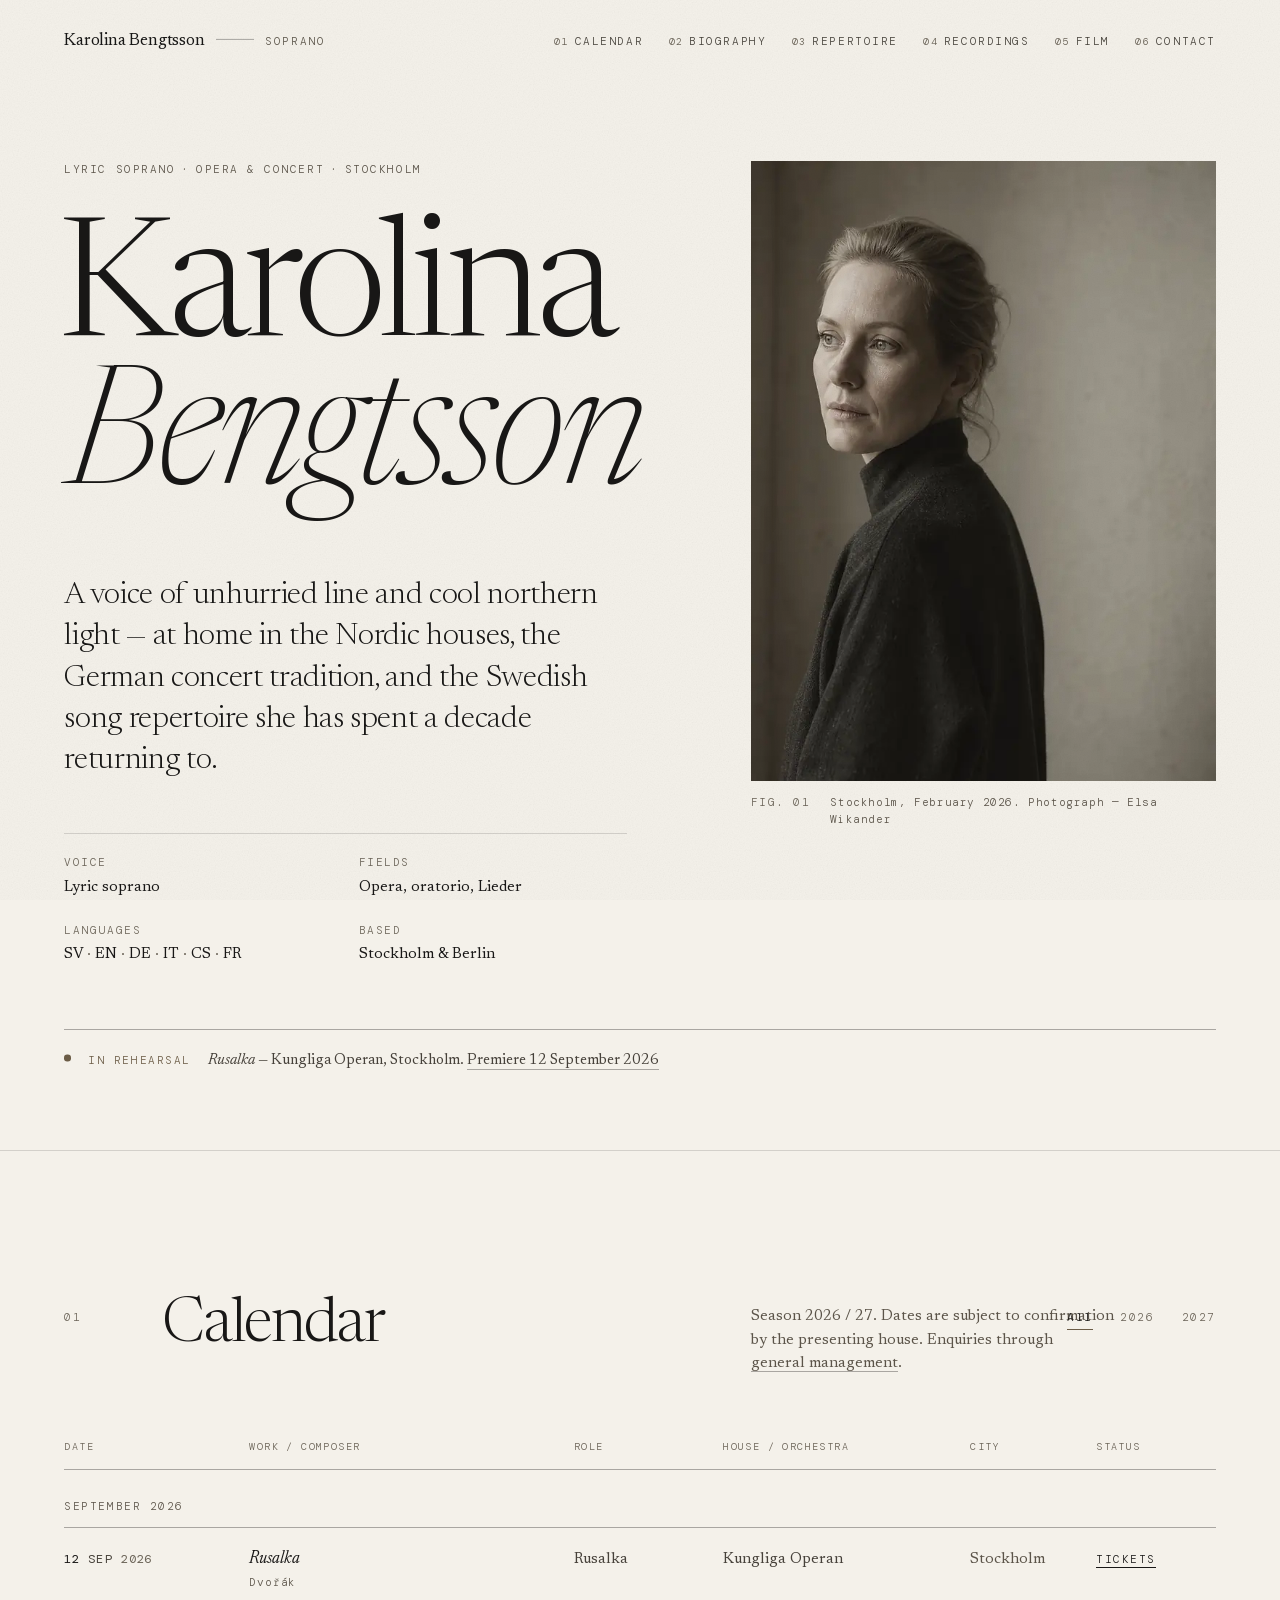
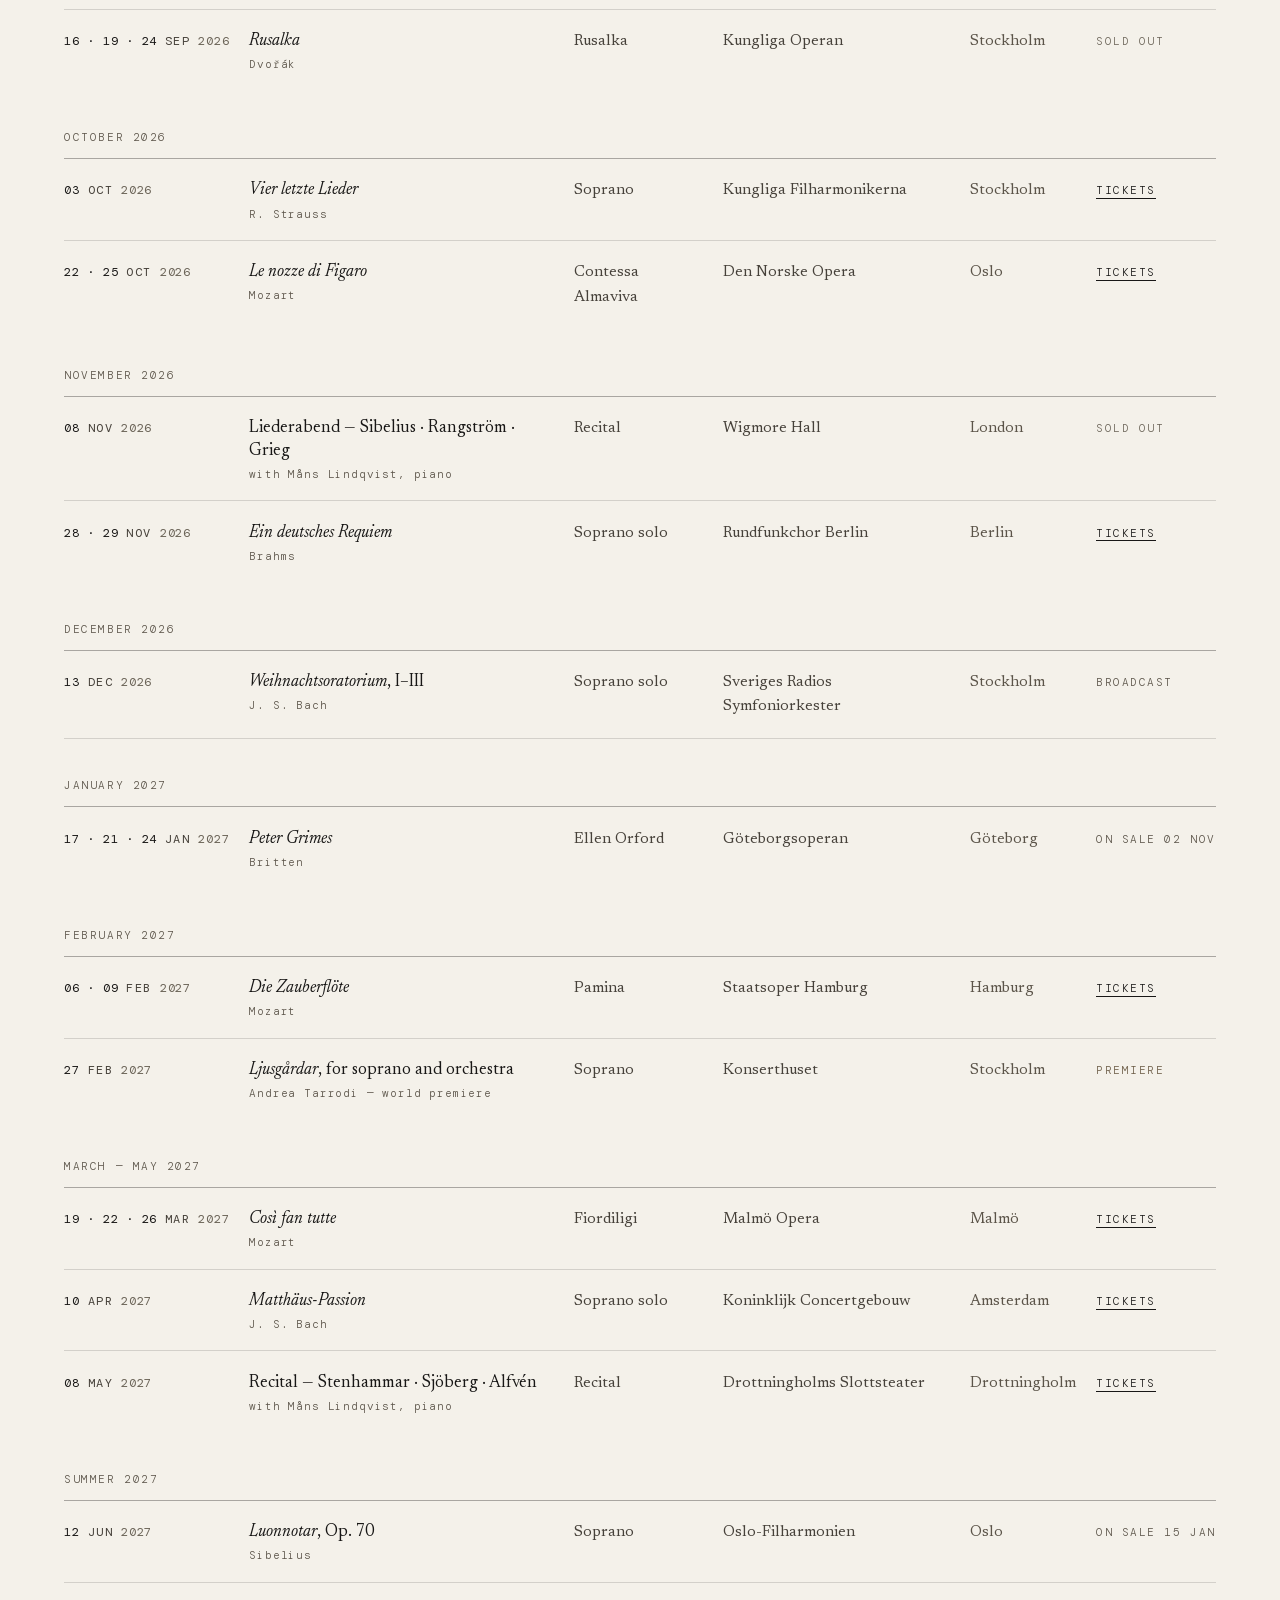
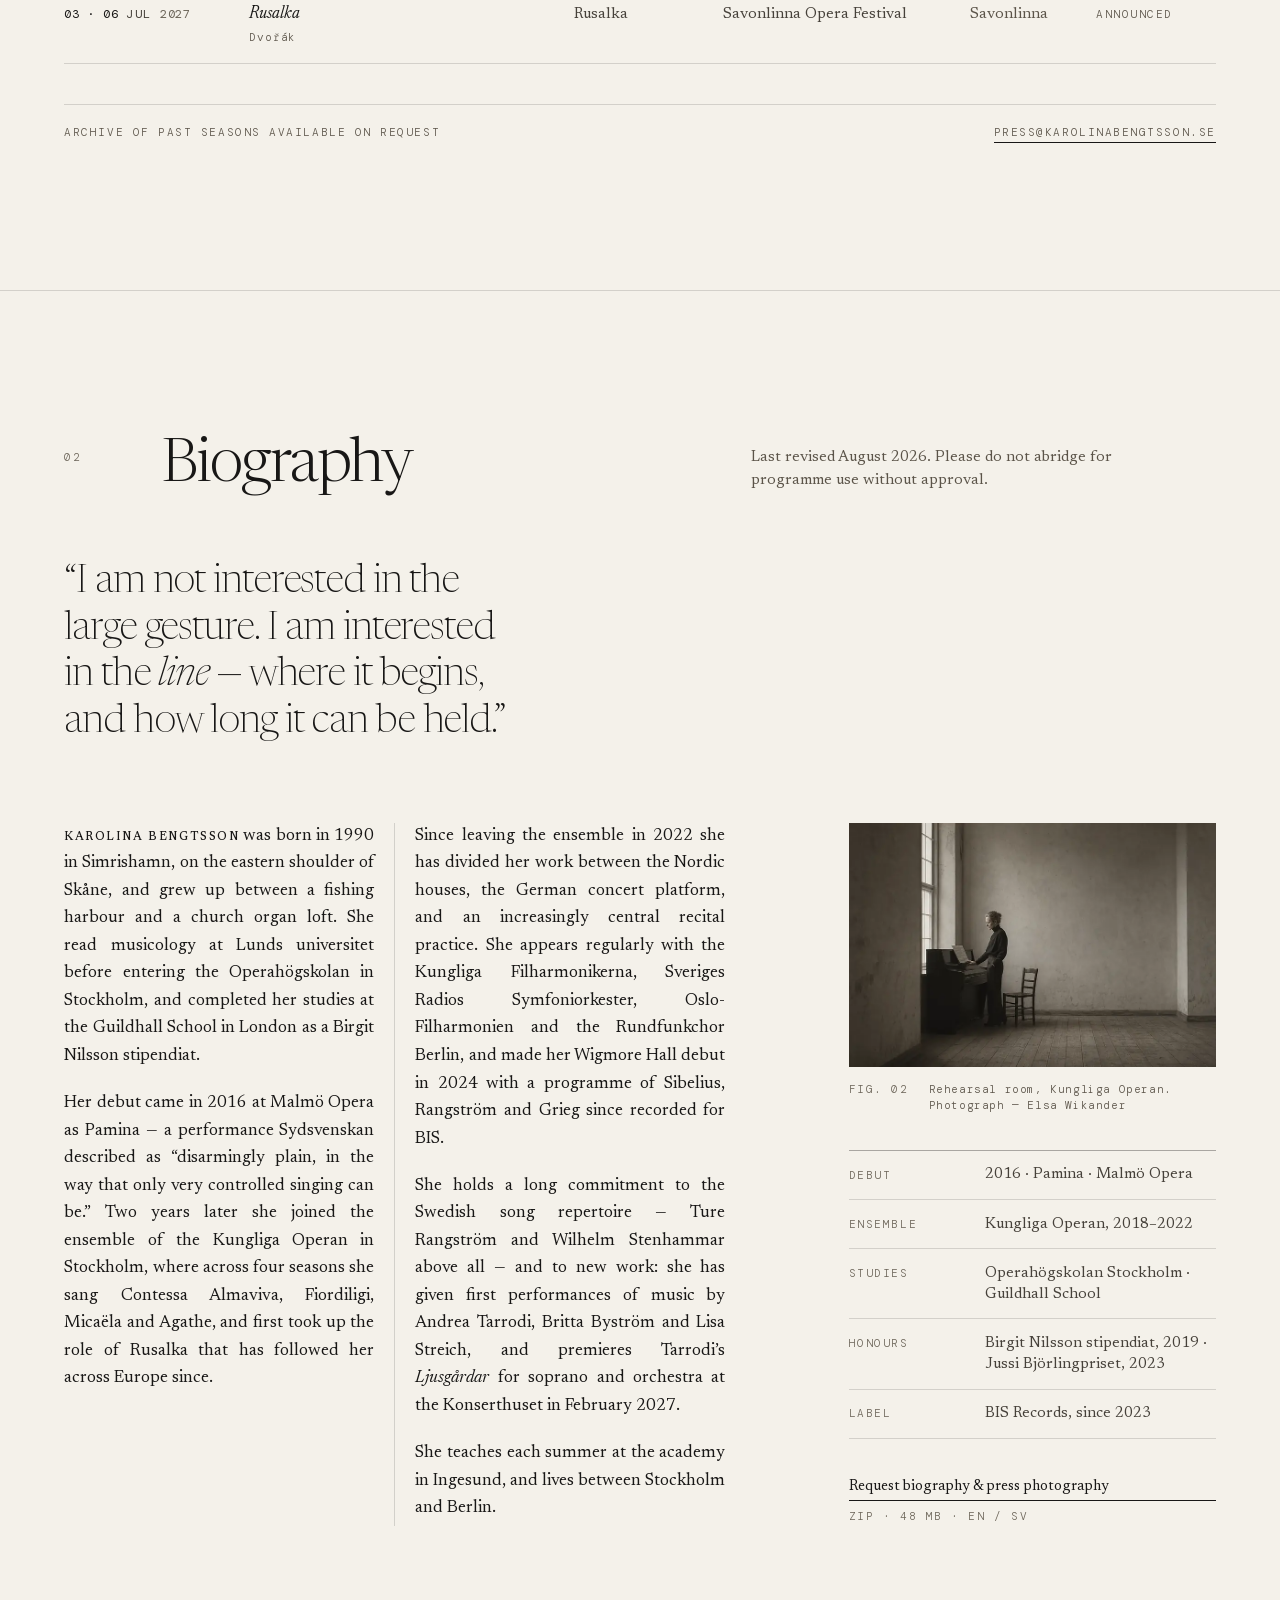
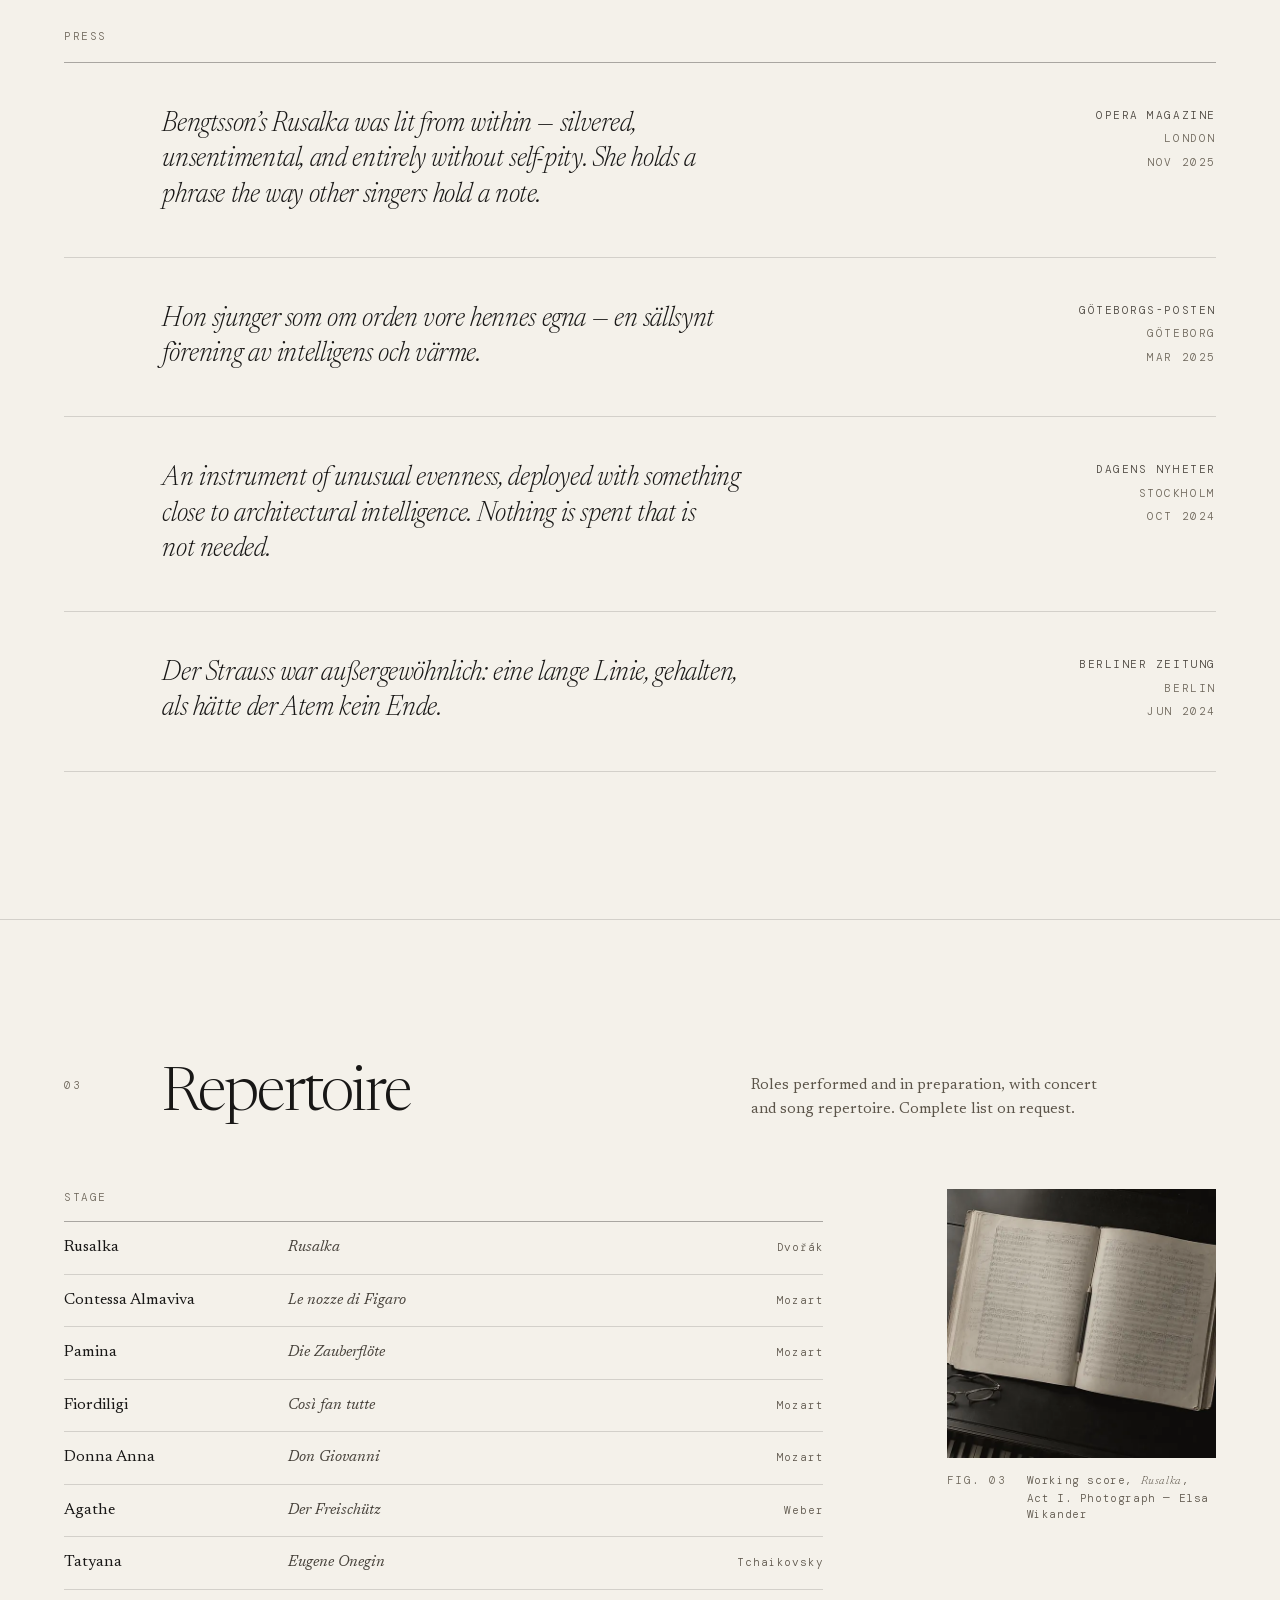
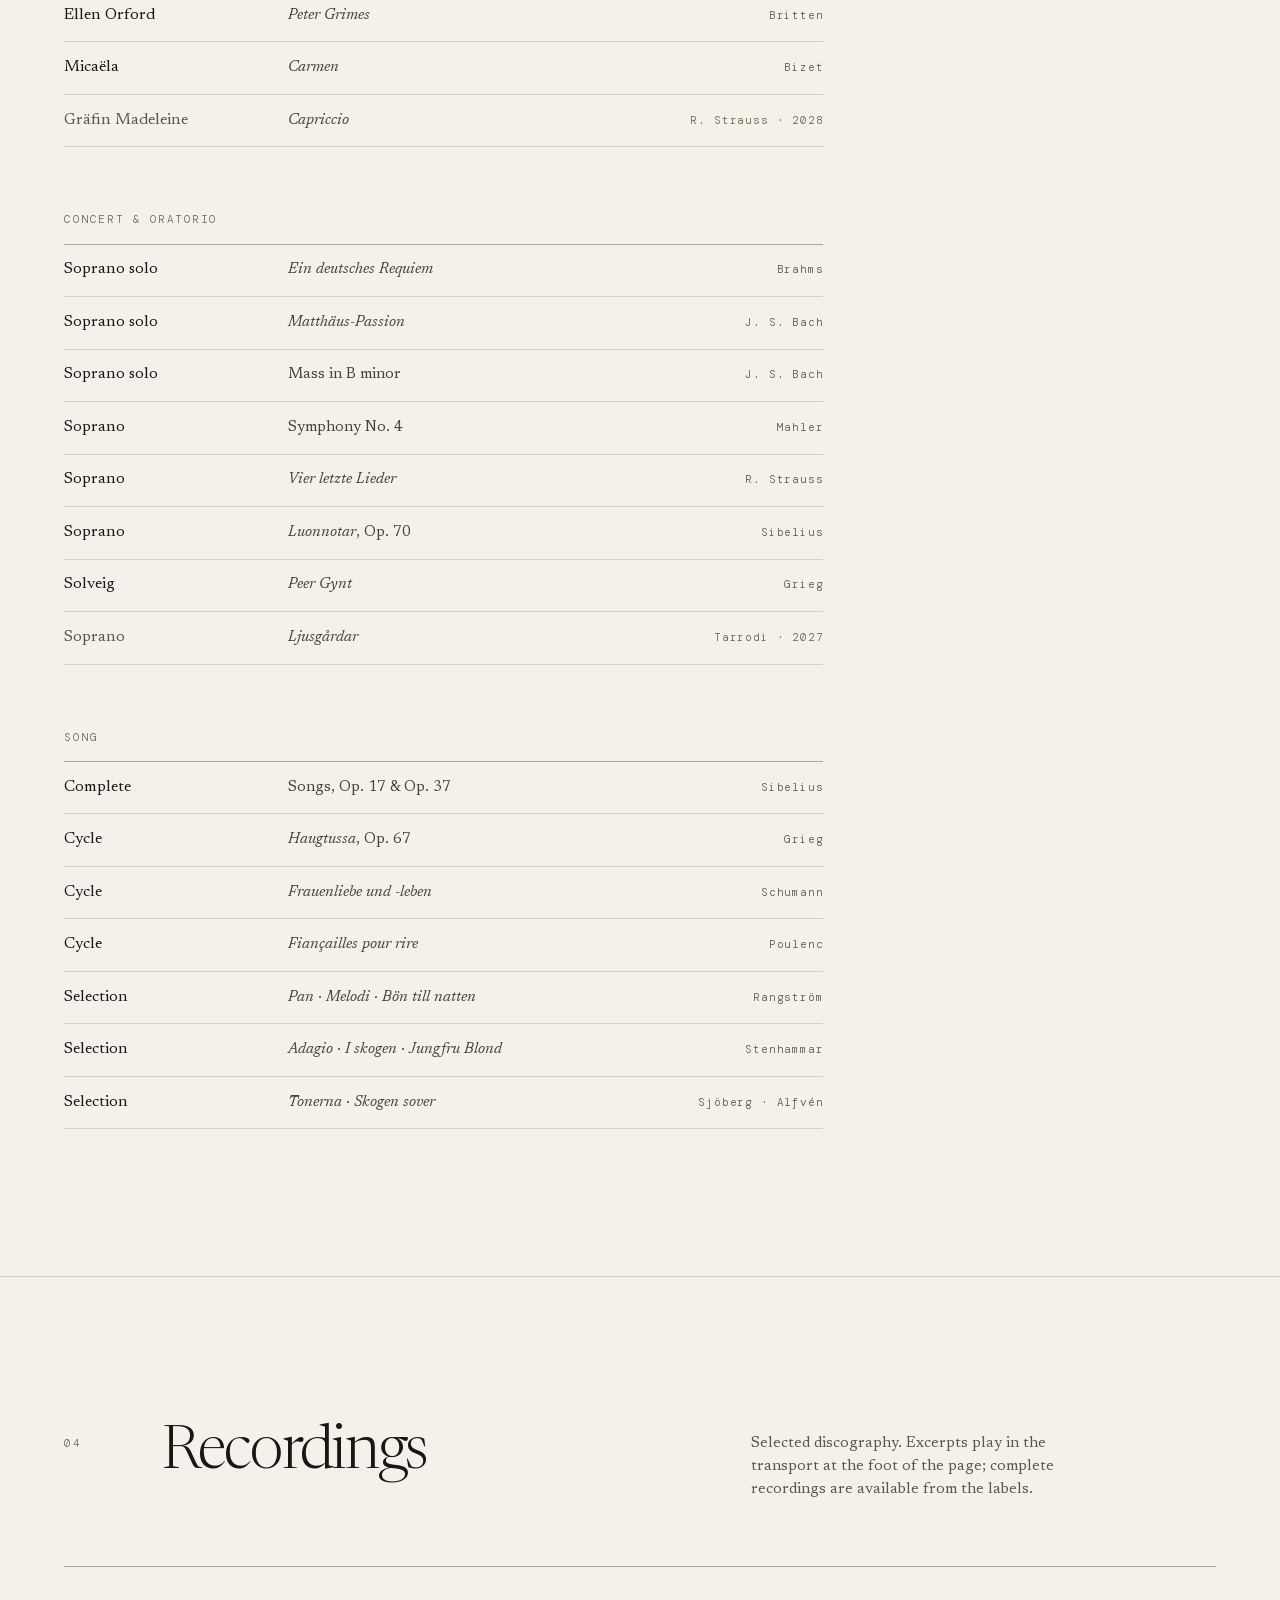
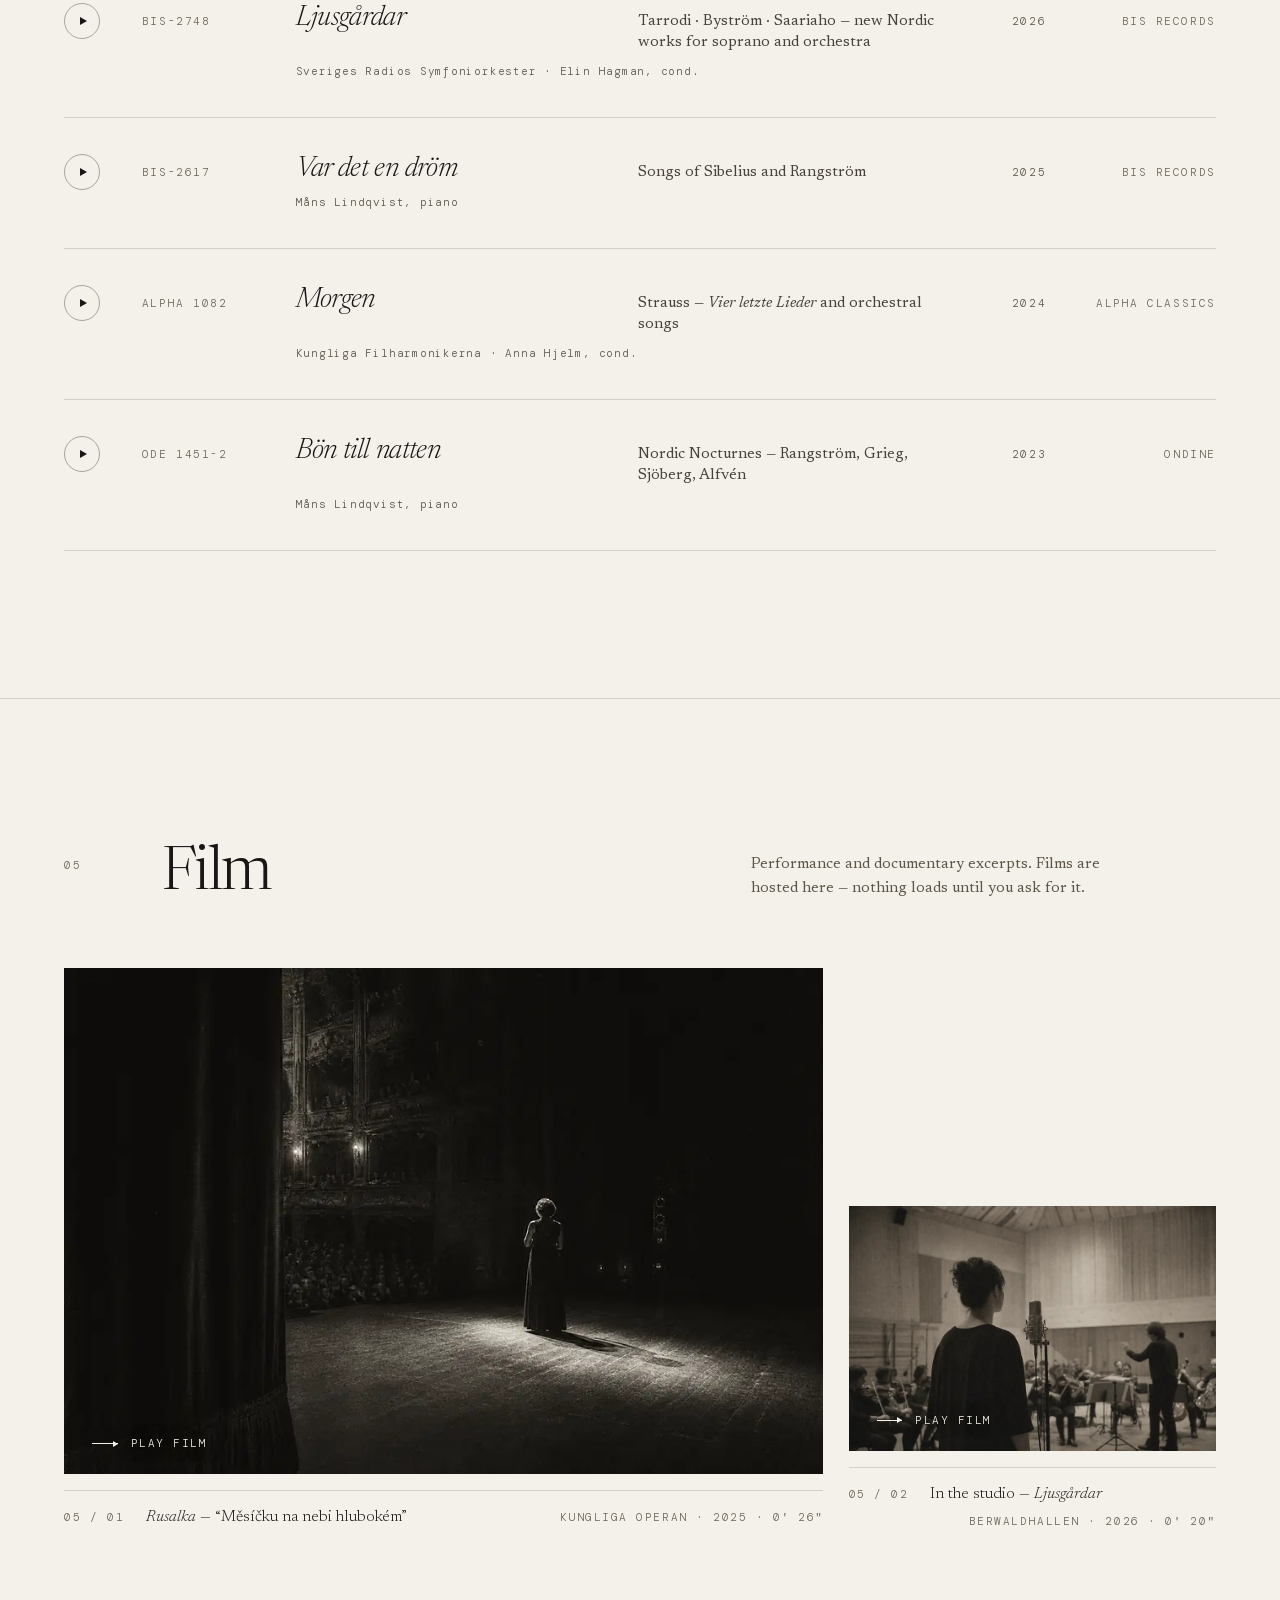
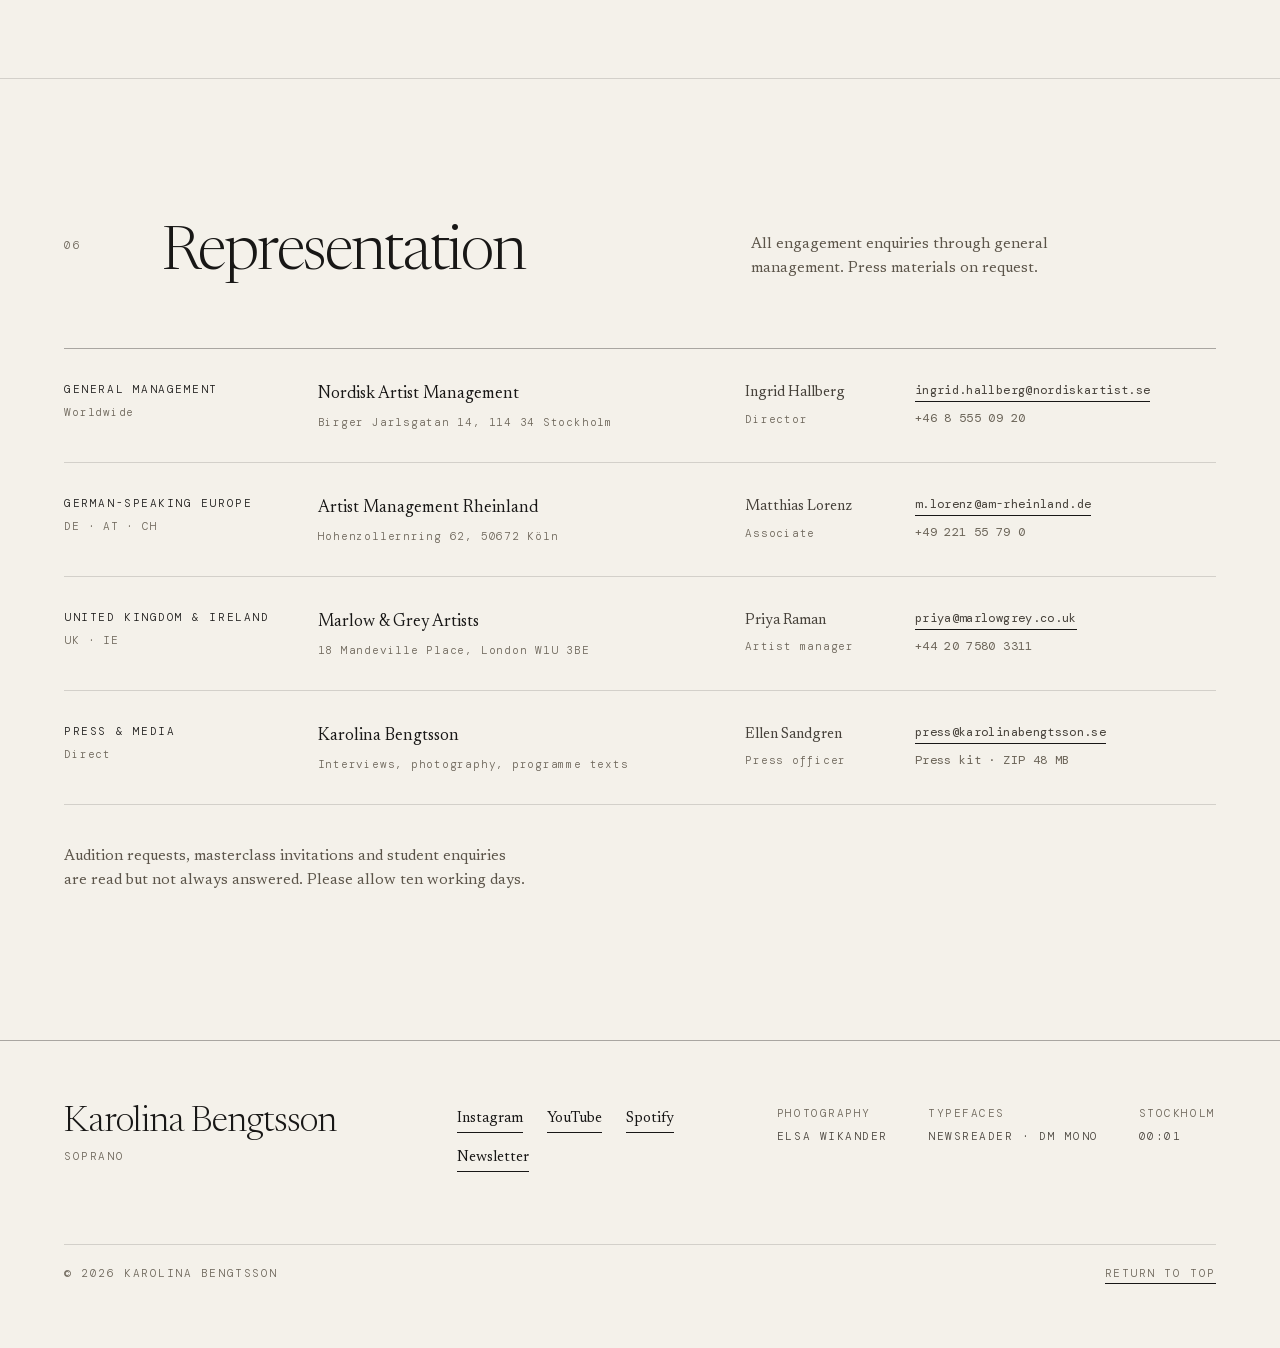
==== builds/opus-69b0/index.html @ dd35826a "Add all four agent portfolio builds including Opus - builds/composer-e3ca (Composer 2.5) - builds/gr" ====
<!DOCTYPE html>
<html lang="en">
<head>
<meta charset="utf-8">
<meta name="viewport" content="width=device-width, initial-scale=1">
<title>Karolina Bengtsson — Soprano</title>
<meta name="description" content="Swedish lyric soprano Karolina Bengtsson. Opera and concert engagements across the Nordic houses and Europe, recordings, repertoire and representation.">
<meta name="author" content="Karolina Bengtsson">
<meta name="theme-color" content="#F4F1EA">
<link rel="canonical" href="https://karolinabengtsson.se/">

<meta property="og:type" content="profile">
<meta property="og:title" content="Karolina Bengtsson — Soprano">
<meta property="og:description" content="Swedish lyric soprano. Opera and concert engagements across the Nordic houses and Europe.">
<meta property="og:image" content="https://karolinabengtsson.se/assets/img/portrait-primary-1280.jpg">
<meta property="og:locale" content="en_GB">
<meta name="twitter:card" content="summary_large_image">

<link rel="preload" href="assets/fonts/newsreader-normal-200-700-latin.woff2" as="font" type="font/woff2" crossorigin>
<link rel="preload" href="assets/fonts/dm-mono-normal-300-latin.woff2" as="font" type="font/woff2" crossorigin>
<link rel="stylesheet" href="assets/css/fonts.css">
<link rel="stylesheet" href="assets/css/main.css">
<link rel="icon" href="assets/favicon.svg" type="image/svg+xml">

<script type="application/ld+json">
{
  "@context": "https://schema.org",
  "@type": "Person",
  "name": "Karolina Bengtsson",
  "jobTitle": "Soprano",
  "nationality": "Swedish",
  "url": "https://karolinabengtsson.se/",
  "image": "https://karolinabengtsson.se/assets/img/portrait-primary-1280.jpg",
  "address": { "@type": "PostalAddress", "addressLocality": "Stockholm", "addressCountry": "SE" },
  "knowsLanguage": ["sv", "en", "de", "it", "cs", "fr"]
}
</script>
</head>

<body>
<a class="skip-link" href="#calendar">Skip to the calendar</a>

<!-- ═══════════════════════════════════════════════════ MASTHEAD ═══ -->
<header class="masthead" id="top" data-masthead>
  <div class="masthead__inner">

    <a class="masthead__id" href="#top" aria-label="Karolina Bengtsson, soprano — to the top of the page">
      <span class="masthead__name">Karolina Bengtsson</span>
      <span class="masthead__rule" aria-hidden="true"></span>
      <span class="masthead__role">Soprano</span>
    </a>

    <nav class="masthead__nav" aria-label="Sections">
      <ul class="navlist" data-navlist>
        <li><a href="#calendar"><span class="navlist__no">01</span> Calendar</a></li>
        <li><a href="#biography"><span class="navlist__no">02</span> Biography</a></li>
        <li><a href="#repertoire"><span class="navlist__no">03</span> Repertoire</a></li>
        <li><a href="#recordings"><span class="navlist__no">04</span> Recordings</a></li>
        <li><a href="#film"><span class="navlist__no">05</span> Film</a></li>
        <li><a href="#contact"><span class="navlist__no">06</span> Contact</a></li>
      </ul>
    </nav>

    <button class="masthead__index" type="button" data-index-toggle aria-expanded="false" aria-controls="site-index">
      <span data-index-label>Index</span>
      <span class="masthead__index-mark" aria-hidden="true"></span>
    </button>

  </div>
</header>

<!-- Compact viewports get a contents page, not a hamburger drawer. -->
<div class="index-sheet" id="site-index" data-index-sheet hidden>
  <p class="index-sheet__label">Contents</p>
  <nav aria-label="Sections, compact">
    <ol class="index-sheet__list">
      <li><a href="#calendar" data-index-link><span>01</span> Calendar</a></li>
      <li><a href="#biography" data-index-link><span>02</span> Biography</a></li>
      <li><a href="#repertoire" data-index-link><span>03</span> Repertoire</a></li>
      <li><a href="#recordings" data-index-link><span>04</span> Recordings</a></li>
      <li><a href="#film" data-index-link><span>05</span> Film</a></li>
      <li><a href="#contact" data-index-link><span>06</span> Contact</a></li>
    </ol>
  </nav>
  <p class="index-sheet__foot">Stockholm · <span data-clock>—</span></p>
</div>

<main>

  <!-- ══════════════════════════════════════════════════════ HERO ═══ -->
  <section class="hero" aria-labelledby="hero-name">
    <div class="hero__grid">

      <p class="hero__eyebrow" data-reveal>
        <span>Lyric soprano</span>
        <span class="dot" aria-hidden="true">·</span>
        <span>Opera &amp; concert</span>
        <span class="dot" aria-hidden="true">·</span>
        <span>Stockholm</span>
      </p>

      <h1 class="hero__name" id="hero-name" data-reveal>
        <span class="hero__line"><span class="hero__given">Karolina</span></span>
        <span class="hero__line"><span class="hero__family">Bengtsson</span></span>
      </h1>

      <div class="hero__left">
        <p class="lede" data-reveal>
          A voice of unhurried line and cool northern light — at home in the Nordic
          houses, the German concert tradition, and the Swedish song repertoire she
          has spent a decade returning to.
        </p>

        <dl class="hero__meta" data-reveal>
          <div>
            <dt>Voice</dt>
            <dd>Lyric soprano</dd>
          </div>
          <div>
            <dt>Fields</dt>
            <dd>Opera, oratorio, Lieder</dd>
          </div>
          <div>
            <dt>Languages</dt>
            <dd class="hero__langs"><span>SV</span><span>EN</span><span>DE</span><span>IT</span><span>CS</span><span>FR</span></dd>
          </div>
          <div>
            <dt>Based</dt>
            <dd>Stockholm &amp; Berlin</dd>
          </div>
        </dl>
      </div>

      <figure class="hero__portrait" data-reveal>
        <div class="frame frame--tall">
          <picture>
            <source type="image/webp"
                    srcset="assets/img/portrait-primary-640.webp 640w,
                            assets/img/portrait-primary-960.webp 960w,
                            assets/img/portrait-primary-1280.webp 1280w"
                    sizes="(min-width: 60em) 36vw, 88vw">
            <img src="assets/img/portrait-primary-960.jpg"
                 srcset="assets/img/portrait-primary-640.jpg 640w,
                         assets/img/portrait-primary-960.jpg 960w,
                         assets/img/portrait-primary-1280.jpg 1280w"
                 sizes="(min-width: 60em) 36vw, 88vw"
                 width="1024" height="1536" fetchpriority="high" decoding="async"
                 alt="Karolina Bengtsson photographed in three-quarter profile against a pale plaster wall."
                 data-img>
          </picture>
        </div>
        <figcaption class="caption">
          <span>Fig. 01</span>
          <span>Stockholm, February 2026. Photograph — Elsa Wikander</span>
        </figcaption>
      </figure>

      <p class="hero__now" data-reveal>
        <span class="now__mark" aria-hidden="true"></span>
        <span class="now__label">In rehearsal</span>
        <span class="now__body">
          <em>Rusalka</em> — Kungliga Operan, Stockholm.
          <a href="#calendar">Premiere 12 September 2026</a>
        </span>
      </p>

    </div>
  </section>

  <!-- ══════════════════════════════════════════════════ CALENDAR ═══ -->
  <section class="section section--calendar" id="calendar" aria-labelledby="calendar-title" data-section>
    <header class="section__head">
      <p class="section__no">01</p>
      <h2 class="section__title" id="calendar-title">Calendar</h2>
      <p class="section__note">
        Season 2026 / 27. Dates are subject to confirmation by the presenting house.
        Enquiries through <a href="#contact">general management</a>.
      </p>
      <div class="filter" role="group" aria-label="Filter engagements by year">
        <button type="button" class="filter__btn is-active" data-filter="all" aria-pressed="true">All</button>
        <span class="filter__sep" aria-hidden="true"></span>
        <button type="button" class="filter__btn" data-filter="2026" aria-pressed="false">2026</button>
        <span class="filter__sep" aria-hidden="true"></span>
        <button type="button" class="filter__btn" data-filter="2027" aria-pressed="false">2027</button>
      </div>
    </header>

    <div class="index-table__wrap" data-reveal>
      <table class="index-table" data-calendar>
        <caption class="u-visually-hidden">Forthcoming engagements, season 2026/27</caption>
        <thead>
          <tr>
            <th scope="col" class="col-date">Date</th>
            <th scope="col" class="col-work">Work / Composer</th>
            <th scope="col" class="col-role">Role</th>
            <th scope="col" class="col-house">House / Orchestra</th>
            <th scope="col" class="col-city">City</th>
            <th scope="col" class="col-status">Status</th>
          </tr>
        </thead>

        <tbody data-year="2026">
          <tr class="rowgroup"><th scope="colgroup" colspan="6"><span>September 2026</span></th></tr>

          <tr>
            <th scope="row" class="col-date"><span class="date__d">12</span> <span class="date__m">Sep</span> <span class="date__y">2026</span></th>
            <td class="col-work"><em>Rusalka</em><span class="composer">Dvořák</span></td>
            <td class="col-role">Rusalka</td>
            <td class="col-house">Kungliga Operan</td>
            <td class="col-city">Stockholm</td>
            <td class="col-status"><a class="status status--link" href="#contact">Tickets</a></td>
          </tr>
          <tr>
            <th scope="row" class="col-date"><span class="date__d">16 · 19 · 24</span> <span class="date__m">Sep</span> <span class="date__y">2026</span></th>
            <td class="col-work"><em>Rusalka</em><span class="composer">Dvořák</span></td>
            <td class="col-role">Rusalka</td>
            <td class="col-house">Kungliga Operan</td>
            <td class="col-city">Stockholm</td>
            <td class="col-status"><span class="status status--muted">Sold out</span></td>
          </tr>

          <tr class="rowgroup"><th scope="colgroup" colspan="6"><span>October 2026</span></th></tr>

          <tr>
            <th scope="row" class="col-date"><span class="date__d">03</span> <span class="date__m">Oct</span> <span class="date__y">2026</span></th>
            <td class="col-work"><em>Vier letzte Lieder</em><span class="composer">R. Strauss</span></td>
            <td class="col-role">Soprano</td>
            <td class="col-house">Kungliga Filharmonikerna</td>
            <td class="col-city">Stockholm</td>
            <td class="col-status"><a class="status status--link" href="#contact">Tickets</a></td>
          </tr>
          <tr>
            <th scope="row" class="col-date"><span class="date__d">22 · 25</span> <span class="date__m">Oct</span> <span class="date__y">2026</span></th>
            <td class="col-work"><em>Le nozze di Figaro</em><span class="composer">Mozart</span></td>
            <td class="col-role">Contessa Almaviva</td>
            <td class="col-house">Den Norske Opera</td>
            <td class="col-city">Oslo</td>
            <td class="col-status"><a class="status status--link" href="#contact">Tickets</a></td>
          </tr>

          <tr class="rowgroup"><th scope="colgroup" colspan="6"><span>November 2026</span></th></tr>

          <tr>
            <th scope="row" class="col-date"><span class="date__d">08</span> <span class="date__m">Nov</span> <span class="date__y">2026</span></th>
            <td class="col-work">Liederabend — Sibelius · Rangström · Grieg<span class="composer">with Måns Lindqvist, piano</span></td>
            <td class="col-role">Recital</td>
            <td class="col-house">Wigmore Hall</td>
            <td class="col-city">London</td>
            <td class="col-status"><span class="status status--muted">Sold out</span></td>
          </tr>
          <tr>
            <th scope="row" class="col-date"><span class="date__d">28 · 29</span> <span class="date__m">Nov</span> <span class="date__y">2026</span></th>
            <td class="col-work"><em>Ein deutsches Requiem</em><span class="composer">Brahms</span></td>
            <td class="col-role">Soprano solo</td>
            <td class="col-house">Rundfunkchor Berlin</td>
            <td class="col-city">Berlin</td>
            <td class="col-status"><a class="status status--link" href="#contact">Tickets</a></td>
          </tr>

          <tr class="rowgroup"><th scope="colgroup" colspan="6"><span>December 2026</span></th></tr>

          <tr>
            <th scope="row" class="col-date"><span class="date__d">13</span> <span class="date__m">Dec</span> <span class="date__y">2026</span></th>
            <td class="col-work"><em>Weihnachtsoratorium</em>, I–III<span class="composer">J. S. Bach</span></td>
            <td class="col-role">Soprano solo</td>
            <td class="col-house">Sveriges Radios Symfoniorkester</td>
            <td class="col-city">Stockholm</td>
            <td class="col-status"><span class="status status--note">Broadcast</span></td>
          </tr>
        </tbody>

        <tbody data-year="2027">
          <tr class="rowgroup"><th scope="colgroup" colspan="6"><span>January 2027</span></th></tr>

          <tr>
            <th scope="row" class="col-date"><span class="date__d">17 · 21 · 24</span> <span class="date__m">Jan</span> <span class="date__y">2027</span></th>
            <td class="col-work"><em>Peter Grimes</em><span class="composer">Britten</span></td>
            <td class="col-role">Ellen Orford</td>
            <td class="col-house">Göteborgsoperan</td>
            <td class="col-city">Göteborg</td>
            <td class="col-status"><span class="status status--note">On sale 02 Nov</span></td>
          </tr>

          <tr class="rowgroup"><th scope="colgroup" colspan="6"><span>February 2027</span></th></tr>

          <tr>
            <th scope="row" class="col-date"><span class="date__d">06 · 09</span> <span class="date__m">Feb</span> <span class="date__y">2027</span></th>
            <td class="col-work"><em>Die Zauberflöte</em><span class="composer">Mozart</span></td>
            <td class="col-role">Pamina</td>
            <td class="col-house">Staatsoper Hamburg</td>
            <td class="col-city">Hamburg</td>
            <td class="col-status"><a class="status status--link" href="#contact">Tickets</a></td>
          </tr>
          <tr>
            <th scope="row" class="col-date"><span class="date__d">27</span> <span class="date__m">Feb</span> <span class="date__y">2027</span></th>
            <td class="col-work"><em>Ljusgårdar</em>, for soprano and orchestra<span class="composer">Andrea Tarrodi — world premiere</span></td>
            <td class="col-role">Soprano</td>
            <td class="col-house">Konserthuset</td>
            <td class="col-city">Stockholm</td>
            <td class="col-status"><span class="status status--accent">Premiere</span></td>
          </tr>

          <tr class="rowgroup"><th scope="colgroup" colspan="6"><span>March — May 2027</span></th></tr>

          <tr>
            <th scope="row" class="col-date"><span class="date__d">19 · 22 · 26</span> <span class="date__m">Mar</span> <span class="date__y">2027</span></th>
            <td class="col-work"><em>Così fan tutte</em><span class="composer">Mozart</span></td>
            <td class="col-role">Fiordiligi</td>
            <td class="col-house">Malmö Opera</td>
            <td class="col-city">Malmö</td>
            <td class="col-status"><a class="status status--link" href="#contact">Tickets</a></td>
          </tr>
          <tr>
            <th scope="row" class="col-date"><span class="date__d">10</span> <span class="date__m">Apr</span> <span class="date__y">2027</span></th>
            <td class="col-work"><em>Matthäus-Passion</em><span class="composer">J. S. Bach</span></td>
            <td class="col-role">Soprano solo</td>
            <td class="col-house">Koninklijk Concertgebouw</td>
            <td class="col-city">Amsterdam</td>
            <td class="col-status"><a class="status status--link" href="#contact">Tickets</a></td>
          </tr>
          <tr>
            <th scope="row" class="col-date"><span class="date__d">08</span> <span class="date__m">May</span> <span class="date__y">2027</span></th>
            <td class="col-work">Recital — Stenhammar · Sjöberg · Alfvén<span class="composer">with Måns Lindqvist, piano</span></td>
            <td class="col-role">Recital</td>
            <td class="col-house">Drottningholms Slottsteater</td>
            <td class="col-city">Drottningholm</td>
            <td class="col-status"><a class="status status--link" href="#contact">Tickets</a></td>
          </tr>

          <tr class="rowgroup"><th scope="colgroup" colspan="6"><span>Summer 2027</span></th></tr>

          <tr>
            <th scope="row" class="col-date"><span class="date__d">12</span> <span class="date__m">Jun</span> <span class="date__y">2027</span></th>
            <td class="col-work"><em>Luonnotar</em>, Op. 70<span class="composer">Sibelius</span></td>
            <td class="col-role">Soprano</td>
            <td class="col-house">Oslo-Filharmonien</td>
            <td class="col-city">Oslo</td>
            <td class="col-status"><span class="status status--note">On sale 15 Jan</span></td>
          </tr>
          <tr>
            <th scope="row" class="col-date"><span class="date__d">03 · 06</span> <span class="date__m">Jul</span> <span class="date__y">2027</span></th>
            <td class="col-work"><em>Rusalka</em><span class="composer">Dvořák</span></td>
            <td class="col-role">Rusalka</td>
            <td class="col-house">Savonlinna Opera Festival</td>
            <td class="col-city">Savonlinna</td>
            <td class="col-status"><span class="status status--note">Announced</span></td>
          </tr>
        </tbody>
      </table>
      <p class="index-table__empty" data-calendar-empty hidden>No engagements listed for this year.</p>
    </div>

    <p class="section__foot">
      <span>Archive of past seasons available on request</span>
      <a class="link-underline" href="mailto:press@karolinabengtsson.se">press@karolinabengtsson.se</a>
    </p>
  </section>

  <!-- ═════════════════════════════════════════════════ BIOGRAPHY ═══ -->
  <section class="section section--bio" id="biography" aria-labelledby="bio-title" data-section>
    <header class="section__head">
      <p class="section__no">02</p>
      <h2 class="section__title" id="bio-title">Biography</h2>
      <p class="section__note">Last revised August 2026. Please do not abridge for programme use without approval.</p>
    </header>

    <p class="bio__statement" data-reveal>
      “I am not interested in the large gesture. I am interested in the
      <em>line</em> — where it begins, and how long it can be held.”
    </p>

    <div class="bio__body">
      <div class="bio__columns" data-reveal>
        <p class="bio__opening"><span class="bio__first">Karolina Bengtsson</span> was born in 1990 in Simrishamn, on
          the eastern shoulder of Skåne, and grew up between a fishing harbour and a
          church organ loft. She read musicology at Lunds universitet before entering
          the Operahögskolan in Stockholm, and completed her studies at the Guildhall
          School in London as a Birgit Nilsson stipendiat.</p>

        <p>Her debut came in 2016 at Malmö Opera as Pamina — a performance Sydsvenskan
          described as “disarmingly plain, in the way that only very controlled singing
          can be.” Two years later she joined the ensemble of the Kungliga Operan in
          Stockholm, where across four seasons she sang Contessa Almaviva, Fiordiligi,
          Micaëla and Agathe, and first took up the role of Rusalka that has followed
          her across Europe since.</p>

        <p>Since leaving the ensemble in 2022 she has divided her work between the
          Nordic houses, the German concert platform, and an increasingly central
          recital practice. She appears regularly with the Kungliga Filharmonikerna,
          Sveriges Radios Symfoniorkester, Oslo-Filharmonien and the Rundfunkchor
          Berlin, and made her Wigmore Hall debut in 2024 with a programme of Sibelius,
          Rangström and Grieg since recorded for BIS.</p>

        <p>She holds a long commitment to the Swedish song repertoire — Ture Rangström
          and Wilhelm Stenhammar above all — and to new work: she has given first
          performances of music by Andrea Tarrodi, Britta Byström and Lisa Streich, and
          premieres Tarrodi’s <em>Ljusgårdar</em> for soprano and orchestra at the
          Konserthuset in February 2027.</p>

        <p>She teaches each summer at the academy in Ingesund, and lives between
          Stockholm and Berlin.</p>
      </div>

      <aside class="bio__aside" aria-label="Portrait and career summary">
        <figure class="bio__figure" data-reveal>
          <div class="frame">
            <picture>
              <source type="image/webp"
                      srcset="assets/img/portrait-rehearsal-800.webp 800w,
                              assets/img/portrait-rehearsal-1200.webp 1200w,
                              assets/img/portrait-rehearsal-1600.webp 1600w"
                      sizes="(min-width: 60em) 30vw, 88vw">
              <img src="assets/img/portrait-rehearsal-1200.jpg"
                   srcset="assets/img/portrait-rehearsal-800.jpg 800w,
                           assets/img/portrait-rehearsal-1200.jpg 1200w,
                           assets/img/portrait-rehearsal-1600.jpg 1600w"
                   sizes="(min-width: 60em) 30vw, 88vw"
                   width="1536" height="1024" loading="lazy" decoding="async"
                   alt="The singer standing at an upright piano beside a tall window in an empty rehearsal room."
                   data-img>
            </picture>
          </div>
          <figcaption class="caption">
            <span>Fig. 02</span>
            <span>Rehearsal room, Kungliga Operan. Photograph — Elsa Wikander</span>
          </figcaption>
        </figure>

        <dl class="spec" data-reveal>
          <div class="spec__row"><dt>Debut</dt><dd>2016 · Pamina · Malmö Opera</dd></div>
          <div class="spec__row"><dt>Ensemble</dt><dd>Kungliga Operan, 2018–2022</dd></div>
          <div class="spec__row"><dt>Studies</dt><dd>Operahögskolan Stockholm · Guildhall School</dd></div>
          <div class="spec__row"><dt>Honours</dt><dd>Birgit Nilsson stipendiat, 2019 · Jussi Björlingpriset, 2023</dd></div>
          <div class="spec__row"><dt>Label</dt><dd>BIS Records, since 2023</dd></div>
        </dl>

        <p class="bio__download" data-reveal>
          <a class="link-underline" href="mailto:press@karolinabengtsson.se?subject=Press%20kit%20request">Request biography &amp; press photography</a>
          <span class="meta-note">ZIP · 48 MB · EN / SV</span>
        </p>
      </aside>
    </div>

    <!-- ── Press ─────────────────────────────────────────────────── -->
    <div class="press">
      <h3 class="press__title" id="press-title">Press</h3>
      <ol class="press__list" aria-labelledby="press-title">
        <li class="press__item" data-reveal>
          <blockquote>
            <p>Bengtsson’s Rusalka was lit from within — silvered, unsentimental, and
              entirely without self-pity. She holds a phrase the way other singers hold
              a note.</p>
          </blockquote>
          <p class="press__source"><cite>Opera Magazine</cite><span>London</span><span>Nov 2025</span></p>
        </li>
        <li class="press__item" data-reveal>
          <blockquote>
            <p lang="sv">Hon sjunger som om orden vore hennes egna — en sällsynt
              förening av intelligens och värme.</p>
          </blockquote>
          <p class="press__source"><cite>Göteborgs-Posten</cite><span>Göteborg</span><span>Mar 2025</span></p>
        </li>
        <li class="press__item" data-reveal>
          <blockquote>
            <p>An instrument of unusual evenness, deployed with something close to
              architectural intelligence. Nothing is spent that is not needed.</p>
          </blockquote>
          <p class="press__source"><cite>Dagens Nyheter</cite><span>Stockholm</span><span>Oct 2024</span></p>
        </li>
        <li class="press__item" data-reveal>
          <blockquote>
            <p lang="de">Der Strauss war außergewöhnlich: eine lange Linie, gehalten,
              als hätte der Atem kein Ende.</p>
          </blockquote>
          <p class="press__source"><cite>Berliner Zeitung</cite><span>Berlin</span><span>Jun 2024</span></p>
        </li>
      </ol>
    </div>
  </section>

  <!-- ════════════════════════════════════════════════ REPERTOIRE ═══ -->
  <section class="section section--rep" id="repertoire" aria-labelledby="rep-title" data-section>
    <header class="section__head">
      <p class="section__no">03</p>
      <h2 class="section__title" id="rep-title">Repertoire</h2>
      <p class="section__note">Roles performed and in preparation, with concert and song repertoire. Complete list on request.</p>
    </header>

    <div class="rep">
      <div class="rep__lists">

        <section class="rep__group" data-reveal aria-labelledby="rep-stage">
          <h3 class="rep__heading" id="rep-stage">Stage</h3>
          <ul class="rep__index">
            <li><span class="rep__role">Rusalka</span><span class="rep__work"><em>Rusalka</em></span><span class="rep__comp">Dvořák</span></li>
            <li><span class="rep__role">Contessa Almaviva</span><span class="rep__work"><em>Le nozze di Figaro</em></span><span class="rep__comp">Mozart</span></li>
            <li><span class="rep__role">Pamina</span><span class="rep__work"><em>Die Zauberflöte</em></span><span class="rep__comp">Mozart</span></li>
            <li><span class="rep__role">Fiordiligi</span><span class="rep__work"><em>Così fan tutte</em></span><span class="rep__comp">Mozart</span></li>
            <li><span class="rep__role">Donna Anna</span><span class="rep__work"><em>Don Giovanni</em></span><span class="rep__comp">Mozart</span></li>
            <li><span class="rep__role">Agathe</span><span class="rep__work"><em>Der Freischütz</em></span><span class="rep__comp">Weber</span></li>
            <li><span class="rep__role">Tatyana</span><span class="rep__work"><em>Eugene Onegin</em></span><span class="rep__comp">Tchaikovsky</span></li>
            <li><span class="rep__role">Ellen Orford</span><span class="rep__work"><em>Peter Grimes</em></span><span class="rep__comp">Britten</span></li>
            <li><span class="rep__role">Micaëla</span><span class="rep__work"><em>Carmen</em></span><span class="rep__comp">Bizet</span></li>
            <li class="is-forthcoming"><span class="rep__role">Gräfin Madeleine</span><span class="rep__work"><em>Capriccio</em></span><span class="rep__comp">R. Strauss · 2028</span></li>
          </ul>
        </section>

        <section class="rep__group" data-reveal aria-labelledby="rep-concert">
          <h3 class="rep__heading" id="rep-concert">Concert &amp; oratorio</h3>
          <ul class="rep__index">
            <li><span class="rep__role">Soprano solo</span><span class="rep__work"><em>Ein deutsches Requiem</em></span><span class="rep__comp">Brahms</span></li>
            <li><span class="rep__role">Soprano solo</span><span class="rep__work"><em>Matthäus-Passion</em></span><span class="rep__comp">J. S. Bach</span></li>
            <li><span class="rep__role">Soprano solo</span><span class="rep__work">Mass in B minor</span><span class="rep__comp">J. S. Bach</span></li>
            <li><span class="rep__role">Soprano</span><span class="rep__work">Symphony No. 4</span><span class="rep__comp">Mahler</span></li>
            <li><span class="rep__role">Soprano</span><span class="rep__work"><em>Vier letzte Lieder</em></span><span class="rep__comp">R. Strauss</span></li>
            <li><span class="rep__role">Soprano</span><span class="rep__work"><em>Luonnotar</em>, Op. 70</span><span class="rep__comp">Sibelius</span></li>
            <li><span class="rep__role">Solveig</span><span class="rep__work"><em>Peer Gynt</em></span><span class="rep__comp">Grieg</span></li>
            <li class="is-forthcoming"><span class="rep__role">Soprano</span><span class="rep__work"><em>Ljusgårdar</em></span><span class="rep__comp">Tarrodi · 2027</span></li>
          </ul>
        </section>

        <section class="rep__group" data-reveal aria-labelledby="rep-song">
          <h3 class="rep__heading" id="rep-song">Song</h3>
          <ul class="rep__index">
            <li><span class="rep__role">Complete</span><span class="rep__work">Songs, Op. 17 &amp; Op. 37</span><span class="rep__comp">Sibelius</span></li>
            <li><span class="rep__role">Cycle</span><span class="rep__work"><em>Haugtussa</em>, Op. 67</span><span class="rep__comp">Grieg</span></li>
            <li><span class="rep__role">Cycle</span><span class="rep__work"><em>Frauenliebe und -leben</em></span><span class="rep__comp">Schumann</span></li>
            <li><span class="rep__role">Cycle</span><span class="rep__work"><em>Fiançailles pour rire</em></span><span class="rep__comp">Poulenc</span></li>
            <li><span class="rep__role">Selection</span><span class="rep__work"><em>Pan</em> · <em>Melodi</em> · <em>Bön till natten</em></span><span class="rep__comp">Rangström</span></li>
            <li><span class="rep__role">Selection</span><span class="rep__work"><em>Adagio</em> · <em>I skogen</em> · <em>Jungfru Blond</em></span><span class="rep__comp">Stenhammar</span></li>
            <li><span class="rep__role">Selection</span><span class="rep__work"><em>Tonerna</em> · <em>Skogen sover</em></span><span class="rep__comp">Sjöberg · Alfvén</span></li>
          </ul>
        </section>

      </div>

      <aside class="rep__aside" aria-label="Working score">
        <figure class="rep__figure" data-reveal>
          <div class="frame frame--square">
            <picture>
              <source type="image/webp"
                      srcset="assets/img/score-detail-560.webp 560w,
                              assets/img/score-detail-840.webp 840w,
                              assets/img/score-detail-1120.webp 1120w"
                      sizes="(min-width: 60em) 26vw, 88vw">
              <img src="assets/img/score-detail-840.jpg"
                   srcset="assets/img/score-detail-560.jpg 560w,
                           assets/img/score-detail-840.jpg 840w,
                           assets/img/score-detail-1120.jpg 1120w"
                   sizes="(min-width: 60em) 26vw, 88vw"
                   width="1024" height="1024" loading="lazy" decoding="async"
                   alt="An annotated vocal score lying open on the lid of a black piano, with reading glasses beside it."
                   data-img>
            </picture>
          </div>
          <figcaption class="caption">
            <span>Fig. 03</span>
            <span>Working score, <em>Rusalka</em>, Act I. Photograph — Elsa Wikander</span>
          </figcaption>
        </figure>
      </aside>
    </div>
  </section>

  <!-- ════════════════════════════════════════════════ RECORDINGS ═══ -->
  <section class="section section--disc" id="recordings" aria-labelledby="disc-title" data-section>
    <header class="section__head">
      <p class="section__no">04</p>
      <h2 class="section__title" id="disc-title">Recordings</h2>
      <p class="section__note">
        Selected discography. Excerpts play in the transport at the foot of the page;
        complete recordings are available from the labels.
      </p>
    </header>

    <ol class="disc" data-player-list>

      <li class="disc__item" data-reveal>
        <button class="disc__play" type="button"
                data-track="assets/audio/excerpt-04-ljusgardar.mp3"
                data-title="Ljusgårdar — I. Ljus över vatten"
                data-sub="Tarrodi · Byström · Saariaho"
                aria-label="Play excerpt from Ljusgårdar by Andrea Tarrodi">
          <span class="disc__glyph" aria-hidden="true"></span>
        </button>
        <p class="disc__cat">BIS-2748</p>
        <h3 class="disc__title"><em>Ljusgårdar</em></h3>
        <p class="disc__sub">Tarrodi · Byström · Saariaho — new Nordic works for soprano and orchestra</p>
        <p class="disc__credits">Sveriges Radios Symfoniorkester · Elin Hagman, cond.</p>
        <p class="disc__year">2026</p>
        <p class="disc__label">BIS Records</p>
      </li>

      <li class="disc__item" data-reveal>
        <button class="disc__play" type="button"
                data-track="assets/audio/excerpt-01-var-det-en-drom.mp3"
                data-title="Var det en dröm? Op. 37 No. 4"
                data-sub="Sibelius · Rangström — songs"
                aria-label="Play excerpt from Var det en dröm by Sibelius">
          <span class="disc__glyph" aria-hidden="true"></span>
        </button>
        <p class="disc__cat">BIS-2617</p>
        <h3 class="disc__title"><em>Var det en dröm</em></h3>
        <p class="disc__sub">Songs of Sibelius and Rangström</p>
        <p class="disc__credits">Måns Lindqvist, piano</p>
        <p class="disc__year">2025</p>
        <p class="disc__label">BIS Records</p>
      </li>

      <li class="disc__item" data-reveal>
        <button class="disc__play" type="button"
                data-track="assets/audio/excerpt-02-morgen.mp3"
                data-title="Morgen! Op. 27 No. 4"
                data-sub="Strauss — Lieder with orchestra"
                aria-label="Play excerpt from Morgen by Richard Strauss">
          <span class="disc__glyph" aria-hidden="true"></span>
        </button>
        <p class="disc__cat">ALPHA 1082</p>
        <h3 class="disc__title"><em>Morgen</em></h3>
        <p class="disc__sub">Strauss — <em>Vier letzte Lieder</em> and orchestral songs</p>
        <p class="disc__credits">Kungliga Filharmonikerna · Anna Hjelm, cond.</p>
        <p class="disc__year">2024</p>
        <p class="disc__label">Alpha Classics</p>
      </li>

      <li class="disc__item" data-reveal>
        <button class="disc__play" type="button"
                data-track="assets/audio/excerpt-03-bon-till-natten.mp3"
                data-title="Bön till natten"
                data-sub="Nordic Nocturnes"
                aria-label="Play excerpt from Bön till natten by Ture Rangström">
          <span class="disc__glyph" aria-hidden="true"></span>
        </button>
        <p class="disc__cat">ODE 1451-2</p>
        <h3 class="disc__title"><em>Bön till natten</em></h3>
        <p class="disc__sub">Nordic Nocturnes — Rangström, Grieg, Sjöberg, Alfvén</p>
        <p class="disc__credits">Måns Lindqvist, piano</p>
        <p class="disc__year">2023</p>
        <p class="disc__label">Ondine</p>
      </li>

    </ol>
  </section>

  <!-- ══════════════════════════════════════════════════════ FILM ═══ -->
  <section class="section section--film" id="film" aria-labelledby="film-title" data-section>
    <header class="section__head">
      <p class="section__no">05</p>
      <h2 class="section__title" id="film-title">Film</h2>
      <p class="section__note">Performance and documentary excerpts. Films are hosted here — nothing loads until you ask for it.</p>
    </header>

    <div class="film">

      <figure class="film__item" data-reveal>
        <div class="film__frame" data-film
             data-src="assets/video/film-01-rusalka.mp4"
             data-poster="assets/img/stage-still-1400.jpg"
             data-label="Rusalka — Song to the Moon, Kungliga Operan">
          <picture>
            <source type="image/webp"
                    srcset="assets/img/stage-still-900.webp 900w,
                            assets/img/stage-still-1400.webp 1400w,
                            assets/img/stage-still-1800.webp 1800w"
                    sizes="(min-width: 60em) 58vw, 92vw">
            <img src="assets/img/stage-still-1400.jpg"
                 srcset="assets/img/stage-still-900.jpg 900w,
                         assets/img/stage-still-1400.jpg 1400w,
                         assets/img/stage-still-1800.jpg 1800w"
                 sizes="(min-width: 60em) 58vw, 92vw"
                 width="1536" height="1024" loading="lazy" decoding="async"
                 alt="A lone singer downstage in a single shaft of light, photographed from the wings of an opera house."
                 data-img>
          </picture>
          <button class="film__play" type="button">
            <span class="film__play-mark" aria-hidden="true"></span>
            <span class="film__play-text">Play film<span class="u-visually-hidden">: Rusalka, Song to the Moon</span></span>
          </button>
        </div>
        <figcaption class="film__caption">
          <span class="film__cat">05 / 01</span>
          <span class="film__name"><em>Rusalka</em> — “Měsíčku na nebi hlubokém”</span>
          <span class="film__meta">Kungliga Operan · 2025 · 0′ 26″</span>
        </figcaption>
      </figure>

      <figure class="film__item film__item--minor" data-reveal>
        <div class="film__frame" data-film
             data-src="assets/video/film-02-studio.mp4"
             data-poster="assets/img/recording-session-1400.jpg"
             data-label="In the studio — recording Ljusgårdar">
          <picture>
            <source type="image/webp"
                    srcset="assets/img/recording-session-900.webp 900w,
                            assets/img/recording-session-1400.webp 1400w,
                            assets/img/recording-session-1800.webp 1800w"
                    sizes="(min-width: 60em) 34vw, 92vw">
            <img src="assets/img/recording-session-900.jpg"
                 srcset="assets/img/recording-session-900.jpg 900w,
                         assets/img/recording-session-1400.jpg 1400w,
                         assets/img/recording-session-1800.jpg 1800w"
                 sizes="(min-width: 60em) 34vw, 92vw"
                 width="1536" height="1024" loading="lazy" decoding="async"
                 alt="The singer seen from behind at a ribbon microphone, facing a string orchestra in a wooden hall."
                 data-img>
          </picture>
          <button class="film__play" type="button">
            <span class="film__play-mark" aria-hidden="true"></span>
            <span class="film__play-text">Play film<span class="u-visually-hidden">: In the studio, recording Ljusgårdar</span></span>
          </button>
        </div>
        <figcaption class="film__caption">
          <span class="film__cat">05 / 02</span>
          <span class="film__name">In the studio — <em>Ljusgårdar</em></span>
          <span class="film__meta">Berwaldhallen · 2026 · 0′ 20″</span>
        </figcaption>
      </figure>

    </div>
  </section>

  <!-- ═══════════════════════════════════════════════════ CONTACT ═══ -->
  <section class="section section--contact" id="contact" aria-labelledby="contact-title" data-section>
    <header class="section__head">
      <p class="section__no">06</p>
      <h2 class="section__title" id="contact-title">Representation</h2>
      <p class="section__note">All engagement enquiries through general management. Press materials on request.</p>
    </header>

    <div class="contact">
      <table class="contact__table">
        <caption class="u-visually-hidden">Management and press contacts</caption>
        <tbody>
          <tr data-reveal>
            <th scope="row">General management<span>Worldwide</span></th>
            <td class="contact__org">Nordisk Artist Management<span>Birger Jarlsgatan 14, 114 34 Stockholm</span></td>
            <td class="contact__person">Ingrid Hallberg<span>Director</span></td>
            <td class="contact__reach">
              <a class="link-underline" href="mailto:ingrid.hallberg@nordiskartist.se">ingrid.hallberg@nordiskartist.se</a>
              <a href="tel:+4685550920">+46 8 555 09 20</a>
            </td>
          </tr>
          <tr data-reveal>
            <th scope="row">German-speaking Europe<span>DE · AT · CH</span></th>
            <td class="contact__org">Artist Management Rheinland<span>Hohenzollernring 62, 50672 Köln</span></td>
            <td class="contact__person">Matthias Lorenz<span>Associate</span></td>
            <td class="contact__reach">
              <a class="link-underline" href="mailto:m.lorenz@am-rheinland.de">m.lorenz@am-rheinland.de</a>
              <a href="tel:+4922155790">+49 221 55 79 0</a>
            </td>
          </tr>
          <tr data-reveal>
            <th scope="row">United Kingdom &amp; Ireland<span>UK · IE</span></th>
            <td class="contact__org">Marlow &amp; Grey Artists<span>18 Mandeville Place, London W1U 3BE</span></td>
            <td class="contact__person">Priya Raman<span>Artist manager</span></td>
            <td class="contact__reach">
              <a class="link-underline" href="mailto:priya@marlowgrey.co.uk">priya@marlowgrey.co.uk</a>
              <a href="tel:+442075803311">+44 20 7580 3311</a>
            </td>
          </tr>
          <tr data-reveal>
            <th scope="row">Press &amp; media<span>Direct</span></th>
            <td class="contact__org">Karolina Bengtsson<span>Interviews, photography, programme texts</span></td>
            <td class="contact__person">Ellen Sandgren<span>Press officer</span></td>
            <td class="contact__reach">
              <a class="link-underline" href="mailto:press@karolinabengtsson.se">press@karolinabengtsson.se</a>
              <a href="mailto:press@karolinabengtsson.se?subject=Press%20kit%20request">Press kit · ZIP 48 MB</a>
            </td>
          </tr>
        </tbody>
      </table>

      <p class="contact__note" data-reveal>
        Audition requests, masterclass invitations and student enquiries are read but
        not always answered. Please allow ten working days.
      </p>
    </div>
  </section>

</main>

<!-- ═══════════════════════════════════════════════════════ FOOT ═══ -->
<footer class="colophon" aria-labelledby="colophon-title">
  <h2 class="u-visually-hidden" id="colophon-title">Colophon</h2>
  <div class="colophon__grid">
    <p class="colophon__id">Karolina&nbsp;Bengtsson<span>Soprano</span></p>

    <nav class="colophon__links" aria-label="Elsewhere">
      <ul>
        <li><a class="link-underline" href="#top">Instagram</a></li>
        <li><a class="link-underline" href="#top">YouTube</a></li>
        <li><a class="link-underline" href="#top">Spotify</a></li>
        <li><a class="link-underline" href="mailto:press@karolinabengtsson.se">Newsletter</a></li>
      </ul>
    </nav>

    <dl class="colophon__credits">
      <div><dt>Photography</dt><dd>Elsa Wikander</dd></div>
      <div><dt>Typefaces</dt><dd>Newsreader · DM Mono</dd></div>
      <div><dt>Stockholm</dt><dd><span data-clock>—</span></dd></div>
    </dl>

    <p class="colophon__legal">
      <span>© 2026 Karolina Bengtsson</span>
      <a class="link-underline" href="#top" data-to-top>Return to top</a>
    </p>
  </div>
</footer>

<!-- ══════════════════════════════════════════════════ TRANSPORT ═══ -->
<div class="transport" data-transport hidden role="region" aria-label="Audio excerpt player">
  <div class="transport__inner">
    <button class="transport__toggle" type="button" data-transport-toggle aria-label="Pause excerpt">
      <span class="transport__glyph" aria-hidden="true"></span>
    </button>

    <div class="transport__meta">
      <p class="transport__title" data-transport-title>—</p>
      <p class="transport__sub" data-transport-sub>—</p>
    </div>

    <div class="transport__seek"
         data-transport-seek
         role="slider"
         tabindex="0"
         aria-label="Seek within excerpt"
         aria-valuemin="0" aria-valuemax="100" aria-valuenow="0" aria-valuetext="0 seconds of 0 seconds">
      <span class="transport__track" aria-hidden="true"></span>
      <span class="transport__fill" data-transport-fill aria-hidden="true"></span>
      <span class="transport__head" data-transport-head aria-hidden="true"></span>
    </div>

    <p class="transport__time"><span data-transport-elapsed>0:00</span> <span aria-hidden="true">/</span> <span data-transport-duration>0:00</span></p>

    <button class="transport__close" type="button" data-transport-close>Close</button>
  </div>
  <p class="u-visually-hidden" role="status" data-transport-status></p>
  <audio data-audio preload="none"></audio>
</div>

<script src="assets/js/main.js" defer></script>
</body>
</html>
---- builds/opus-69b0/assets/css/fonts.css ----
/* ---------------------------------------------------------------------------
   Typefaces — self-hosted (no third-party requests).
   Newsreader   · display & editorial text  · variable optical size + weight
   DM Mono      · metadata, indices, labels
   --------------------------------------------------------------------------- */

/* DM Mono · normal · 300 · latin-ext */
@font-face {
  font-family: 'DM Mono';
  font-style: normal;
  font-weight: 300;
  font-display: swap;
  src: url('../fonts/dm-mono-normal-300-latin-ext.woff2') format('woff2');
  unicode-range: U+0100-02BA, U+02BD-02C5, U+02C7-02CC, U+02CE-02D7, U+02DD-02FF, U+0304, U+0308, U+0329, U+1D00-1DBF, U+1E00-1E9F, U+1EF2-1EFF, U+2020, U+20A0-20AB, U+20AD-20C0, U+2113, U+2C60-2C7F, U+A720-A7FF;
}

/* DM Mono · normal · 300 · latin */
@font-face {
  font-family: 'DM Mono';
  font-style: normal;
  font-weight: 300;
  font-display: swap;
  src: url('../fonts/dm-mono-normal-300-latin.woff2') format('woff2');
  unicode-range: U+0000-00FF, U+0131, U+0152-0153, U+02BB-02BC, U+02C6, U+02DA, U+02DC, U+0304, U+0308, U+0329, U+2000-206F, U+20AC, U+2122, U+2191, U+2193, U+2212, U+2215, U+FEFF, U+FFFD;
}

/* DM Mono · normal · 400 · latin-ext */
@font-face {
  font-family: 'DM Mono';
  font-style: normal;
  font-weight: 400;
  font-display: swap;
  src: url('../fonts/dm-mono-normal-400-latin-ext.woff2') format('woff2');
  unicode-range: U+0100-02BA, U+02BD-02C5, U+02C7-02CC, U+02CE-02D7, U+02DD-02FF, U+0304, U+0308, U+0329, U+1D00-1DBF, U+1E00-1E9F, U+1EF2-1EFF, U+2020, U+20A0-20AB, U+20AD-20C0, U+2113, U+2C60-2C7F, U+A720-A7FF;
}

/* DM Mono · normal · 400 · latin */
@font-face {
  font-family: 'DM Mono';
  font-style: normal;
  font-weight: 400;
  font-display: swap;
  src: url('../fonts/dm-mono-normal-400-latin.woff2') format('woff2');
  unicode-range: U+0000-00FF, U+0131, U+0152-0153, U+02BB-02BC, U+02C6, U+02DA, U+02DC, U+0304, U+0308, U+0329, U+2000-206F, U+20AC, U+2122, U+2191, U+2193, U+2212, U+2215, U+FEFF, U+FFFD;
}

/* DM Mono · normal · 500 · latin-ext */
@font-face {
  font-family: 'DM Mono';
  font-style: normal;
  font-weight: 500;
  font-display: swap;
  src: url('../fonts/dm-mono-normal-500-latin-ext.woff2') format('woff2');
  unicode-range: U+0100-02BA, U+02BD-02C5, U+02C7-02CC, U+02CE-02D7, U+02DD-02FF, U+0304, U+0308, U+0329, U+1D00-1DBF, U+1E00-1E9F, U+1EF2-1EFF, U+2020, U+20A0-20AB, U+20AD-20C0, U+2113, U+2C60-2C7F, U+A720-A7FF;
}

/* DM Mono · normal · 500 · latin */
@font-face {
  font-family: 'DM Mono';
  font-style: normal;
  font-weight: 500;
  font-display: swap;
  src: url('../fonts/dm-mono-normal-500-latin.woff2') format('woff2');
  unicode-range: U+0000-00FF, U+0131, U+0152-0153, U+02BB-02BC, U+02C6, U+02DA, U+02DC, U+0304, U+0308, U+0329, U+2000-206F, U+20AC, U+2122, U+2191, U+2193, U+2212, U+2215, U+FEFF, U+FFFD;
}

/* Newsreader · italic · 200 700 · latin-ext */
@font-face {
  font-family: 'Newsreader';
  font-style: italic;
  font-weight: 200 700;
  font-display: swap;
  src: url('../fonts/newsreader-italic-200-700-latin-ext.woff2') format('woff2');
  unicode-range: U+0100-02BA, U+02BD-02C5, U+02C7-02CC, U+02CE-02D7, U+02DD-02FF, U+0304, U+0308, U+0329, U+1D00-1DBF, U+1E00-1E9F, U+1EF2-1EFF, U+2020, U+20A0-20AB, U+20AD-20C0, U+2113, U+2C60-2C7F, U+A720-A7FF;
}

/* Newsreader · italic · 200 700 · latin */
@font-face {
  font-family: 'Newsreader';
  font-style: italic;
  font-weight: 200 700;
  font-display: swap;
  src: url('../fonts/newsreader-italic-200-700-latin.woff2') format('woff2');
  unicode-range: U+0000-00FF, U+0131, U+0152-0153, U+02BB-02BC, U+02C6, U+02DA, U+02DC, U+0304, U+0308, U+0329, U+2000-206F, U+20AC, U+2122, U+2191, U+2193, U+2212, U+2215, U+FEFF, U+FFFD;
}

/* Newsreader · normal · 200 700 · latin-ext */
@font-face {
  font-family: 'Newsreader';
  font-style: normal;
  font-weight: 200 700;
  font-display: swap;
  src: url('../fonts/newsreader-normal-200-700-latin-ext.woff2') format('woff2');
  unicode-range: U+0100-02BA, U+02BD-02C5, U+02C7-02CC, U+02CE-02D7, U+02DD-02FF, U+0304, U+0308, U+0329, U+1D00-1DBF, U+1E00-1E9F, U+1EF2-1EFF, U+2020, U+20A0-20AB, U+20AD-20C0, U+2113, U+2C60-2C7F, U+A720-A7FF;
}

/* Newsreader · normal · 200 700 · latin */
@font-face {
  font-family: 'Newsreader';
  font-style: normal;
  font-weight: 200 700;
  font-display: swap;
  src: url('../fonts/newsreader-normal-200-700-latin.woff2') format('woff2');
  unicode-range: U+0000-00FF, U+0131, U+0152-0153, U+02BB-02BC, U+02C6, U+02DA, U+02DC, U+0304, U+0308, U+0329, U+2000-206F, U+20AC, U+2122, U+2191, U+2193, U+2212, U+2215, U+FEFF, U+FFFD;
}
---- builds/opus-69b0/assets/css/main.css ----
@charset "UTF-8";

/* ═══════════════════════════════════════════════════════════════════════════
   Karolina Bengtsson — Soprano
   ---------------------------------------------------------------------------
   1.  Tokens
   2.  Reset & base
   3.  Primitives (rules, captions, frames, links, reveals)
   4.  Masthead & index
   5.  Hero
   6.  Section chrome
   7.  Calendar index
   8.  Biography & press
   9.  Repertoire
   10. Recordings
   11. Film
   12. Representation
   13. Colophon
   14. Transport (audio)
   15. Reduced motion, print, forced colours
   ═══════════════════════════════════════════════════════════════════════════ */


/* ── 1. Tokens ───────────────────────────────────────────────────────────── */

:root {
  /* Paper — unbleached linen stock, warm and slightly uneven */
  --paper:        #f4f1ea;
  --paper-raise:  #faf8f3;
  --paper-sink:   #ebe6da;
  --paper-deep:   #e2dccd;

  /* Ink — charcoal, never pure black. Each step clears 4.5:1 on the paper,
     so the quiet metadata stays legible rather than merely decorative. */
  --ink:    #181716;   /* 15.9:1 */
  --ink-2:  #46413a;   /*  9.0:1 */
  --ink-3:  #5b5449;   /*  6.6:1 */
  --ink-4:  #6b6458;   /*  5.2:1 — still clears 4.5 over the tinted rows */

  /* One muted earth accent. Raw umber, used sparingly. */
  --accent:      #6b5c46;
  --accent-soft: rgba(107, 92, 70, 0.16);

  /* Hairlines */
  --rule:        rgba(24, 23, 22, 0.15);
  --rule-soft:   rgba(24, 23, 22, 0.08);
  --rule-strong: rgba(24, 23, 22, 0.34);
  --hair: 1px;

  /* Type */
  --serif: 'Newsreader', 'Iowan Old Style', 'Times New Roman', Times, serif;
  --mono:  'DM Mono', ui-monospace, 'SFMono-Regular', Menlo, monospace;

  --fs-meta:   0.6875rem;   /* 11px — labels, catalogue numbers */
  --fs-small:  0.75rem;
  --fs-body:   1.0625rem;
  --fs-lede:   clamp(1.25rem, 0.85rem + 1.35vw, 2rem);
  --fs-title:  clamp(2.1rem, 1.1rem + 3.4vw, 4.25rem);
  --fs-name:   clamp(3.1rem, 0.4rem + 12.4vw, 13.5rem);
  --fs-quote:  clamp(1.5rem, 0.9rem + 2vw, 2.75rem);

  --tr-meta: 0.14em;        /* metadata letter-spacing */

  /* Measure & rhythm */
  --page-max: 1720px;
  --gutter:  clamp(1.375rem, 0.5rem + 4.4vw, 6.5rem);
  --col-gap: clamp(0.875rem, 0.3rem + 1.6vw, 2.25rem);
  --sect-y:  clamp(5rem, 2rem + 9vw, 12.5rem);

  /* Motion — long, weightful, never bouncy */
  --ease: cubic-bezier(0.22, 0.61, 0.22, 1);
  --dur:  0.85s;

  --masthead-h: 4.25rem;
}

@media (min-width: 60em) {
  :root { --masthead-h: 5.25rem; }
}


/* ── 2. Reset & base ─────────────────────────────────────────────────────── */

*, *::before, *::after { box-sizing: border-box; }

html {
  -webkit-text-size-adjust: 100%;
  scroll-behavior: smooth;
  scroll-padding-top: calc(var(--masthead-h) + 1.5rem);
}

body {
  margin: 0;
  background: var(--paper);
  color: var(--ink);
  font-family: var(--serif);
  font-size: var(--fs-body);
  line-height: 1.62;
  font-variation-settings: 'opsz' 16;
  font-synthesis-weight: none;
  text-rendering: optimizeLegibility;
  -webkit-font-smoothing: antialiased;
  -moz-osx-font-smoothing: grayscale;
  /* clip, not hidden: `hidden` would make the body a scroll container and
     break the sticky masthead. */
  overflow-x: clip;
}

/* A whisper of paper tooth over the whole page. */
body::after {
  content: '';
  position: fixed;
  inset: 0;
  z-index: 90;
  pointer-events: none;
  opacity: 0.42;
  mix-blend-mode: multiply;
  background-image: url("data:image/svg+xml,%3Csvg xmlns='http://www.w3.org/2000/svg' width='180' height='180'%3E%3Cfilter id='n'%3E%3CfeTurbulence type='fractalNoise' baseFrequency='0.82' numOctaves='3' stitchTiles='stitch'/%3E%3CfeColorMatrix type='saturate' values='0'/%3E%3C/filter%3E%3Crect width='180' height='180' filter='url(%23n)' opacity='0.24'/%3E%3C/svg%3E");
}

h1, h2, h3, h4, p, figure, blockquote, dl, dd, ol, ul { margin: 0; padding: 0; }
ol, ul { list-style: none; }

img { display: block; max-width: 100%; height: auto; }

a { color: inherit; text-decoration: none; }

button {
  font: inherit;
  color: inherit;
  margin: 0;
  padding: 0;
  border: 0;
  background: none;
  cursor: pointer;
}

table { border-collapse: collapse; width: 100%; }
caption { text-align: left; }

::selection { background: var(--accent-soft); color: var(--ink); }

:focus-visible {
  outline: var(--hair) solid var(--ink);
  outline-offset: 4px;
}

em { font-style: italic; }
cite { font-style: normal; }

.skip-link {
  position: fixed;
  top: 0.75rem;
  left: 0.75rem;
  z-index: 200;
  padding: 0.6rem 1rem;
  background: var(--ink);
  color: var(--paper);
  font-family: var(--mono);
  font-size: var(--fs-meta);
  letter-spacing: var(--tr-meta);
  text-transform: uppercase;
  transform: translateY(-200%);
  transition: transform 0.3s var(--ease);
}
.skip-link:focus-visible { transform: none; }

.u-visually-hidden {
  position: absolute !important;
  width: 1px; height: 1px;
  margin: -1px; padding: 0;
  overflow: hidden;
  clip: rect(0 0 0 0);
  clip-path: inset(50%);
  white-space: nowrap;
  border: 0;
}


/* ── 3. Primitives ───────────────────────────────────────────────────────── */

.meta,
.caption,
.section__no,
.navlist,
.filter,
.spec dt,
.status,
.disc__cat,
.meta-note {
  font-family: var(--mono);
  font-weight: 300;
  font-size: var(--fs-meta);
  letter-spacing: var(--tr-meta);
  text-transform: uppercase;
  font-variant-numeric: tabular-nums;
}

/* Frames — a hairline, a sunken paper ground, and a slow fade-in on load. */
.frame {
  position: relative;
  overflow: hidden;
  background: var(--paper-sink);
  box-shadow: inset 0 0 0 var(--hair) var(--rule-soft);
}
.frame img {
  width: 100%;
  height: 100%;
  object-fit: cover;
  opacity: 0;
  transform: scale(1.014);
  transition: opacity 1.1s var(--ease), transform 1.6s var(--ease);
}
.frame img.is-loaded { opacity: 1; transform: none; }
.frame--tall  { aspect-ratio: 3 / 4; }
.frame--square { aspect-ratio: 1 / 1; }

.caption {
  display: flex;
  gap: 1.25rem;
  margin-top: 0.85rem;
  color: var(--ink-3);
  line-height: 1.5;
  text-transform: none;
  letter-spacing: 0.055em;
}
.caption > span:first-child {
  flex: none;
  text-transform: uppercase;
  letter-spacing: var(--tr-meta);
  color: var(--ink-4);
}
.caption em { font-family: var(--serif); font-size: 1.05em; }

/* A rule that draws itself under a link, from the left. */
.link-underline {
  position: relative;
  display: inline-block;
  padding-bottom: 0.12em;
  background-image: linear-gradient(var(--ink), var(--ink));
  background-repeat: no-repeat;
  background-position: 0 100%;
  background-size: 100% var(--hair);
  transition: background-size 0.5s var(--ease), color 0.4s var(--ease);
}
.link-underline:hover,
.link-underline:focus-visible {
  color: var(--accent);
  background-image: linear-gradient(var(--accent), var(--accent));
  background-size: 100% var(--hair);
}

.lede {
  font-size: var(--fs-lede);
  line-height: 1.34;
  font-weight: 300;
  font-variation-settings: 'opsz' 32;
  letter-spacing: -0.011em;
  text-wrap: pretty;
}

/* Reveals — opacity and a short lift. Nothing springs. */
[data-reveal] {
  opacity: 0;
  transform: translate3d(0, 14px, 0);
  transition:
    opacity var(--dur) var(--ease),
    transform var(--dur) var(--ease);
  transition-delay: calc(var(--i, 0) * 80ms);
}
[data-reveal].is-in { opacity: 1; transform: none; }


/* ── 4. Masthead & index ─────────────────────────────────────────────────── */

.masthead {
  position: sticky;
  top: 0;
  z-index: 80;
  background: color-mix(in srgb, var(--paper) 86%, transparent);
  backdrop-filter: saturate(120%) blur(9px);
  -webkit-backdrop-filter: saturate(120%) blur(9px);
  transition: background 0.5s var(--ease), box-shadow 0.5s var(--ease);
}
.masthead::after {
  content: '';
  position: absolute;
  left: var(--gutter);
  right: var(--gutter);
  bottom: 0;
  height: var(--hair);
  background: var(--rule);
  transform: scaleX(0);
  transform-origin: 0 50%;
  transition: transform 0.9s var(--ease);
}
.masthead.is-stuck::after { transform: none; }

.masthead__inner {
  max-width: var(--page-max);
  margin-inline: auto;
  padding: 0 var(--gutter);
  height: var(--masthead-h);
  display: flex;
  align-items: center;
  justify-content: space-between;
  gap: 2rem;
}

.masthead__id {
  display: flex;
  align-items: baseline;
  gap: 0.7rem;
  min-width: 0;
}
.masthead__name {
  font-size: 1.0625rem;
  font-weight: 400;
  letter-spacing: -0.012em;
  white-space: nowrap;
}
.masthead__rule {
  display: none;
  width: clamp(1.25rem, 3vw, 3.25rem);
  height: var(--hair);
  background: var(--rule-strong);
  transform: translateY(-0.3em);
}
.masthead__role {
  font-family: var(--mono);
  font-weight: 300;
  font-size: var(--fs-meta);
  letter-spacing: var(--tr-meta);
  text-transform: uppercase;
  color: var(--ink-3);
  white-space: nowrap;
}
@media (min-width: 30em) { .masthead__rule { display: block; } }

.masthead__nav { display: none; }
@media (min-width: 60em) { .masthead__nav { display: block; } }

.navlist {
  display: flex;
  gap: clamp(1.1rem, 2vw, 2.4rem);
  align-items: baseline;
}
.navlist a {
  position: relative;
  display: inline-flex;
  align-items: baseline;
  gap: 0.5em;
  padding-block: 0.35rem;
  color: var(--ink-2);
  transition: color 0.4s var(--ease);
}
.navlist__no {
  color: var(--ink-4);
  font-size: 0.625rem;
  transition: color 0.4s var(--ease);
}
.navlist a::after {
  content: '';
  position: absolute;
  left: 0; right: 0; bottom: 0;
  height: var(--hair);
  background: currentColor;
  transform: scaleX(0);
  transform-origin: 0 50%;
  transition: transform 0.55s var(--ease);
}
.navlist a:hover,
.navlist a:focus-visible { color: var(--ink); }
.navlist a:hover::after { transform: none; }
.navlist a[aria-current='true'] { color: var(--ink); }
.navlist a[aria-current='true'] .navlist__no { color: var(--accent); }
.navlist a[aria-current='true']::after {
  transform: none;
  background: var(--accent);
}

/* Compact index — a contents page, not a drawer. */
.masthead__index {
  display: inline-flex;
  align-items: center;
  gap: 0.6rem;
  font-family: var(--mono);
  font-weight: 300;
  font-size: var(--fs-meta);
  letter-spacing: var(--tr-meta);
  text-transform: uppercase;
  color: var(--ink-2);
}
@media (min-width: 60em) { .masthead__index { display: none; } }

.masthead__index-mark {
  position: relative;
  width: 1.1rem;
  height: var(--hair);
  background: currentColor;
}
.masthead__index-mark::before {
  content: '';
  position: absolute;
  inset: 0;
  background: currentColor;
  transform: rotate(90deg);
  transition: transform 0.55s var(--ease), opacity 0.4s var(--ease);
}
.masthead__index[aria-expanded='true'] .masthead__index-mark::before {
  transform: rotate(0deg);
  opacity: 0;
}

.index-sheet {
  position: fixed;
  inset: var(--masthead-h) 0 0;
  z-index: 79;
  background: var(--paper);
  padding: clamp(2rem, 9vw, 4rem) var(--gutter) 3rem;
  display: flex;
  flex-direction: column;
  opacity: 0;
  transition: opacity 0.5s var(--ease);
  overflow-y: auto;
}
.index-sheet.is-open { opacity: 1; }
.index-sheet[hidden] { display: none; }

.index-sheet__label,
.index-sheet__foot {
  font-family: var(--mono);
  font-weight: 300;
  font-size: var(--fs-meta);
  letter-spacing: var(--tr-meta);
  text-transform: uppercase;
  color: var(--ink-4);
}
.index-sheet__list { margin: 1.75rem 0 auto; }
.index-sheet__list li { border-top: var(--hair) solid var(--rule); }
.index-sheet__list li:last-child { border-bottom: var(--hair) solid var(--rule); }
.index-sheet__list a {
  display: flex;
  align-items: baseline;
  gap: 1.1rem;
  padding: 1.05rem 0;
  font-size: clamp(1.75rem, 8vw, 2.5rem);
  font-weight: 300;
  letter-spacing: -0.02em;
  font-variation-settings: 'opsz' 40;
}
.index-sheet__list a > span {
  font-family: var(--mono);
  font-size: var(--fs-meta);
  letter-spacing: var(--tr-meta);
  color: var(--ink-4);
}
.index-sheet__foot { margin-top: 2.5rem; }


/* ── 5. Hero ─────────────────────────────────────────────────────────────── */

.hero {
  max-width: var(--page-max);
  margin-inline: auto;
  padding: clamp(2.5rem, 6vw, 6rem) var(--gutter) clamp(3rem, 6vw, 6rem);
}

.hero__grid {
  display: grid;
  grid-template-columns: repeat(12, minmax(0, 1fr));
  column-gap: var(--col-gap);
}

.hero__eyebrow {
  grid-column: 1 / -1;
  display: flex;
  flex-wrap: wrap;
  gap: 0.55em;
  align-items: baseline;
  font-family: var(--mono);
  font-weight: 300;
  font-size: var(--fs-meta);
  letter-spacing: var(--tr-meta);
  text-transform: uppercase;
  color: var(--ink-3);
  padding-bottom: clamp(1.5rem, 4vw, 3rem);
}
.hero__eyebrow .dot { color: var(--ink-4); }

.hero__name {
  grid-column: 1 / -1;
  font-size: var(--fs-name);
  font-weight: 300;
  line-height: 0.845;
  letter-spacing: -0.038em;
  font-variation-settings: 'opsz' 72;
  margin-bottom: clamp(1.75rem, 4vw, 3.5rem);
  margin-left: -0.035em;   /* optical alignment of the K to the page margin */
}
/* The name is revealed by its own line masks, not by the shared fade. */
.hero__name[data-reveal] { opacity: 1; transform: none; }
/* The mask must clear the ascenders that overshoot this very tight leading. */
.hero__line {
  display: block;
  overflow: hidden;
  padding-top: 0.17em;
  margin-top: -0.17em;
  padding-bottom: 0.055em;
}
.hero__line > span {
  display: block;
  transform: translate3d(0, 105%, 0);
  transition: transform 1.15s var(--ease);
}
.hero__name.is-in .hero__line > span { transform: none; }
.hero__name .hero__line:nth-child(2) > span { transition-delay: 0.1s; }
.hero__family {
  font-style: italic;
  font-weight: 200;
  letter-spacing: -0.03em;
  padding-left: 0.055em;
}

.hero__left {
  grid-column: 1 / -1;
  display: flex;
  flex-direction: column;
  gap: clamp(2rem, 4vw, 3.25rem);
}
.hero__portrait { grid-column: 1 / -1; margin-top: clamp(2.5rem, 5vw, 3.5rem); }

/* The portrait rises to sit alongside the name, and the metadata settles
   against its lower edge. */
@media (min-width: 60em) {
  .hero__grid     { align-items: start; }
  .hero__eyebrow  { grid-column: 1 / 8;  grid-row: 1; }
  .hero__name     { grid-column: 1 / 8;  grid-row: 2; margin-bottom: clamp(2.5rem, 4vw, 4rem); }
  .hero__left     { grid-column: 1 / 7;  grid-row: 3; justify-content: space-between; }
  .hero__portrait { grid-column: 8 / -1; grid-row: 1 / span 3; margin-top: 0; align-self: start; }
  .hero__now      { grid-column: 1 / -1; grid-row: 4; }
}
@media (min-width: 100em) {
  .hero__left { grid-column: 1 / 6; }
}

.hero__lede { max-width: 34ch; }

.hero__meta {
  display: grid;
  grid-template-columns: repeat(2, minmax(0, 1fr));
  gap: 1.5rem clamp(1rem, 2vw, 2rem);
  border-top: var(--hair) solid var(--rule);
  padding-top: 1.25rem;
}
@media (min-width: 40em) {
  .hero__meta { grid-template-columns: repeat(4, minmax(0, 1fr)); }
}
@media (min-width: 60em) {
  .hero__meta { grid-template-columns: repeat(2, minmax(0, 1fr)); }
}
.hero__meta dt {
  font-family: var(--mono);
  font-weight: 300;
  font-size: var(--fs-meta);
  letter-spacing: var(--tr-meta);
  text-transform: uppercase;
  color: var(--ink-4);
  margin-bottom: 0.45em;
}
.hero__meta dd {
  font-size: 0.9375rem;
  line-height: 1.4;
  font-variation-settings: 'opsz' 14;
  text-wrap: balance;
}
/* Separators travel with the code before them, so no line begins on a dot. */
.hero__langs span { white-space: nowrap; }
.hero__langs span:not(:last-child)::after { content: ' · '; color: var(--ink-4); }

.hero__now {
  grid-column: 1 / -1;
  display: flex;
  flex-wrap: wrap;
  align-items: baseline;
  gap: 0.75rem 1.1rem;
  margin-top: clamp(2.5rem, 5vw, 4.5rem);
  padding-top: 1.15rem;
  border-top: var(--hair) solid var(--rule-strong);
}
.now__mark {
  width: 0.4rem;
  height: 0.4rem;
  border-radius: 50%;
  background: var(--accent);
  transform: translateY(-0.15em);
  animation: pulse 4.5s var(--ease) infinite;
}
@keyframes pulse {
  0%, 100% { opacity: 1; }
  50%      { opacity: 0.28; }
}
.now__label {
  font-family: var(--mono);
  font-weight: 300;
  font-size: var(--fs-meta);
  letter-spacing: var(--tr-meta);
  text-transform: uppercase;
  color: var(--accent);
}
.now__body { color: var(--ink-2); font-size: 0.9375rem; }
.now__body a {
  border-bottom: var(--hair) solid var(--rule-strong);
  padding-bottom: 0.1em;
  transition: border-color 0.4s var(--ease), color 0.4s var(--ease);
}
.now__body a:hover { color: var(--accent); border-color: var(--accent); }


/* ── 6. Section chrome ───────────────────────────────────────────────────── */

.section {
  max-width: var(--page-max);
  margin-inline: auto;
  padding: var(--sect-y) var(--gutter);
  border-top: var(--hair) solid var(--rule);
}

.section__head {
  display: grid;
  grid-template-columns: repeat(12, minmax(0, 1fr));
  column-gap: var(--col-gap);
  row-gap: 1.25rem;
  align-items: start;
  margin-bottom: clamp(2.5rem, 5vw, 5rem);
}
.section__no {
  grid-column: 1 / -1;
  color: var(--ink-4);
}
.section__title {
  grid-column: 1 / -1;
  font-size: var(--fs-title);
  font-weight: 300;
  line-height: 0.95;
  letter-spacing: -0.032em;
  font-variation-settings: 'opsz' 60;
}
.section__note {
  grid-column: 1 / -1;
  max-width: 46ch;
  font-size: 0.9375rem;
  line-height: 1.55;
  color: var(--ink-3);
  font-variation-settings: 'opsz' 14;
  text-wrap: pretty;
}
.section__note a { border-bottom: var(--hair) solid var(--rule-strong); }
.section__note a:hover { color: var(--accent); border-color: var(--accent); }

@media (min-width: 60em) {
  .section__head { row-gap: 0; }
  .section__no    { grid-column: 1 / 2; padding-top: 0.65rem; }
  .section__title { grid-column: 2 / 7; }
  .section__note  { grid-column: 8 / 12; padding-top: 0.45rem; }
}

.section__foot {
  display: flex;
  flex-wrap: wrap;
  justify-content: space-between;
  gap: 1rem;
  margin-top: 2.5rem;
  padding-top: 1.15rem;
  border-top: var(--hair) solid var(--rule);
  font-family: var(--mono);
  font-weight: 300;
  font-size: var(--fs-meta);
  letter-spacing: var(--tr-meta);
  text-transform: uppercase;
  color: var(--ink-3);
}


/* ── 7. Calendar index ───────────────────────────────────────────────────── */

.filter {
  grid-column: 1 / -1;
  display: flex;
  align-items: center;
  gap: 0.85rem;
}
@media (min-width: 60em) {
  .filter { grid-column: 12 / -1; justify-content: flex-end; padding-top: 0.65rem; }
}
.filter__btn {
  font: inherit;
  letter-spacing: inherit;
  color: var(--ink-4);
  padding-bottom: 0.25em;
  border-bottom: var(--hair) solid transparent;
  transition: color 0.4s var(--ease), border-color 0.4s var(--ease);
}
.filter__btn:hover { color: var(--ink-2); }
.filter__btn.is-active { color: var(--ink); border-bottom-color: var(--accent); }
.filter__sep { width: var(--hair); height: 0.7rem; background: var(--rule); }

.index-table__wrap { position: relative; }

.index-table thead th {
  font-family: var(--mono);
  font-weight: 300;
  font-size: 0.625rem;
  letter-spacing: var(--tr-meta);
  text-transform: uppercase;
  color: var(--ink-4);
  text-align: left;
  padding: 0 0 0.85rem;
  border-bottom: var(--hair) solid var(--rule-strong);
  white-space: nowrap;
}

.index-table .rowgroup th {
  font-family: var(--mono);
  font-weight: 300;
  font-size: var(--fs-meta);
  letter-spacing: var(--tr-meta);
  text-transform: uppercase;
  color: var(--ink-3);
  text-align: left;
  font-style: normal;
  padding: 2.4rem 0 0.7rem;
}
.index-table tbody:first-of-type .rowgroup:first-child th { padding-top: 1.75rem; }

.index-table tbody tr:not(.rowgroup) {
  border-top: var(--hair) solid var(--rule);
  transition: background-color 0.45s var(--ease);
}
.index-table tbody tr.rowgroup + tr { border-top-color: var(--rule-strong); }
.index-table tbody tr:not(.rowgroup):last-child { border-bottom: var(--hair) solid var(--rule); }
.index-table tbody tr:not(.rowgroup):hover { background: color-mix(in srgb, var(--paper-sink) 62%, transparent); }

.index-table tbody th,
.index-table tbody td {
  padding: 1.15rem 1.25rem 1.15rem 0;
  vertical-align: baseline;
  text-align: left;
  font-weight: 400;
}

.col-date {
  font-family: var(--mono);
  font-weight: 300;
  font-size: var(--fs-small);
  letter-spacing: 0.06em;
  font-variant-numeric: tabular-nums;
  white-space: nowrap;
  color: var(--ink-2);
  width: 1%;
}
.date__d { color: var(--ink); }
.date__m { text-transform: uppercase; letter-spacing: var(--tr-meta); }
.date__y { color: var(--ink-4); }

.col-work {
  font-size: 1.0625rem;
  line-height: 1.35;
  font-variation-settings: 'opsz' 18;
  min-width: 15ch;
}
.col-work .composer {
  display: block;
  font-family: var(--mono);
  font-weight: 300;
  font-size: var(--fs-meta);
  letter-spacing: 0.075em;
  color: var(--ink-3);
  margin-top: 0.3em;
  text-transform: none;
}
.col-role,
.col-house,
.col-city {
  font-size: 0.9375rem;
  color: var(--ink-2);
  font-variation-settings: 'opsz' 14;
}
.col-city { color: var(--ink-3); }
.col-status { text-align: right; padding-right: 0 !important; white-space: nowrap; }

.status {
  color: var(--ink-3);
  text-transform: uppercase;
}
.status--muted  { color: var(--ink-4); }
.status--note   { color: var(--ink-3); }
.status--accent { color: var(--accent); }
.status--link {
  color: var(--ink);
  position: relative;
  padding-bottom: 0.3em;
}
.status--link::after {
  content: '';
  position: absolute;
  left: 0; right: 0; bottom: 0.15em;
  height: var(--hair);
  background: currentColor;
  transform-origin: 100% 50%;
  transition: transform 0.5s var(--ease), background-color 0.4s var(--ease);
}
.status--link:hover { color: var(--accent); }
.status--link:hover::after { transform: scaleX(0); transform-origin: 0 50%; }

.index-table tbody tr[hidden] { display: none; }

.index-table__empty {
  padding: 3rem 0;
  font-family: var(--mono);
  font-weight: 300;
  font-size: var(--fs-meta);
  letter-spacing: var(--tr-meta);
  text-transform: uppercase;
  color: var(--ink-4);
}

/* Compact: the index folds into a two-column register, never into cards. */
@media (max-width: 63.99em) {
  .index-table thead { display: none; }

  .index-table tbody tr:not(.rowgroup) {
    display: grid;
    grid-template-columns: minmax(0, 1fr) auto;
    grid-template-areas:
      'date  status'
      'work  work'
      'role  role'
      'house city';
    column-gap: 1rem;
    row-gap: 0.25rem;
    padding: 1.2rem 0 1.35rem;
  }
  .index-table tbody th,
  .index-table tbody td { padding: 0; }

  .col-date   { grid-area: date; width: auto; margin-bottom: 0.3rem; }
  .col-work   { grid-area: work; }
  .col-role   { grid-area: role; font-size: 0.9375rem; margin-top: 0.15rem; }
  .col-house  { grid-area: house; font-size: 0.8125rem; color: var(--ink-3); margin-top: 0.3rem; }
  .col-city   { grid-area: city; font-size: 0.8125rem; text-align: right; white-space: nowrap; margin-top: 0.3rem; }
  .col-status { grid-area: status; }
}


/* ── 8. Biography & press ────────────────────────────────────────────────── */

.bio__statement {
  font-size: var(--fs-quote);
  font-weight: 200;
  line-height: 1.16;
  letter-spacing: -0.028em;
  font-variation-settings: 'opsz' 60;
  max-width: 22ch;
  margin-bottom: clamp(3rem, 6vw, 5.5rem);
  text-wrap: balance;
}
.bio__statement em { font-style: italic; }

.bio__body {
  display: grid;
  grid-template-columns: repeat(12, minmax(0, 1fr));
  column-gap: var(--col-gap);
  row-gap: clamp(3rem, 6vw, 4.5rem);
}
.bio__columns { grid-column: 1 / -1; }
.bio__aside   { grid-column: 1 / -1; display: flex; flex-direction: column; gap: 2.25rem; }

@media (min-width: 60em) {
  .bio__columns {
    grid-column: 1 / 8;
    column-count: 2;
    column-gap: clamp(2rem, 3.2vw, 3.75rem);
    column-rule: var(--hair) solid var(--rule);
  }
  .bio__aside { grid-column: 9 / -1; }
}

.bio__columns p {
  margin-bottom: 1.15em;
  font-variation-settings: 'opsz' 16;
  break-inside: avoid-column;
}
/* Justification only where the measure is wide enough to carry it. */
@media (min-width: 45em) {
  .bio__columns p {
    text-align: justify;
    hyphens: auto;
    -webkit-hyphens: auto;
  }
}
.bio__columns p:last-child { margin-bottom: 0; }
.bio__opening { break-before: avoid; }
.bio__first {
  font-variant-caps: all-small-caps;
  letter-spacing: 0.09em;
  font-weight: 500;
}

.bio__figure figcaption { margin-bottom: 0; }

.spec { border-top: var(--hair) solid var(--rule-strong); }
.spec__row {
  display: grid;
  grid-template-columns: 7.5rem minmax(0, 1fr);
  gap: 1rem;
  padding: 0.85rem 0;
  border-bottom: var(--hair) solid var(--rule);
}
.spec dt { color: var(--ink-4); padding-top: 0.2em; }
.spec dd {
  font-size: 0.9375rem;
  line-height: 1.4;
  color: var(--ink-2);
  font-variation-settings: 'opsz' 14;
}

.bio__download {
  display: flex;
  flex-direction: column;
  gap: 0.45rem;
  font-size: 0.9375rem;
}
.meta-note { color: var(--ink-4); }

/* Press */
.press { margin-top: clamp(4rem, 8vw, 7.5rem); }
.press__title {
  font-family: var(--mono);
  font-weight: 300;
  font-size: var(--fs-meta);
  letter-spacing: var(--tr-meta);
  text-transform: uppercase;
  color: var(--ink-4);
  padding-bottom: 1rem;
  border-bottom: var(--hair) solid var(--rule-strong);
}
.press__item {
  display: grid;
  grid-template-columns: repeat(12, minmax(0, 1fr));
  column-gap: var(--col-gap);
  row-gap: 0.9rem;
  padding: clamp(1.75rem, 3.5vw, 2.75rem) 0;
  border-bottom: var(--hair) solid var(--rule);
}
.press__item blockquote { grid-column: 1 / -1; }
.press__item blockquote p {
  font-size: clamp(1.15rem, 0.75rem + 1.15vw, 1.75rem);
  font-style: italic;
  font-weight: 300;
  line-height: 1.32;
  letter-spacing: -0.014em;
  font-variation-settings: 'opsz' 36;
  max-width: 40ch;
  text-wrap: pretty;
}
.press__source {
  grid-column: 1 / -1;
  display: flex;
  flex-wrap: wrap;
  gap: 0.4rem 1.35rem;
  font-family: var(--mono);
  font-weight: 300;
  font-size: var(--fs-meta);
  letter-spacing: var(--tr-meta);
  text-transform: uppercase;
  color: var(--ink-4);
}
.press__source cite { color: var(--ink-2); }
@media (min-width: 60em) {
  .press__item blockquote { grid-column: 2 / 9; }
  .press__source { grid-column: 10 / -1; flex-direction: column; gap: 0.35rem; text-align: right; align-items: flex-end; }
}


/* ── 9. Repertoire ───────────────────────────────────────────────────────── */

.rep {
  display: grid;
  grid-template-columns: repeat(12, minmax(0, 1fr));
  column-gap: var(--col-gap);
  row-gap: clamp(3rem, 6vw, 4rem);
}
.rep__lists { grid-column: 1 / -1; display: flex; flex-direction: column; gap: clamp(2.5rem, 5vw, 4rem); }
.rep__aside { grid-column: 1 / -1; }

@media (min-width: 60em) {
  .rep__lists { grid-column: 1 / 9; }
  .rep__aside { grid-column: 10 / -1; }
  .rep__figure { position: sticky; top: calc(var(--masthead-h) + 3rem); }
}

.rep__heading {
  font-family: var(--mono);
  font-weight: 300;
  font-size: var(--fs-meta);
  letter-spacing: var(--tr-meta);
  text-transform: uppercase;
  color: var(--ink-4);
  padding-bottom: 0.9rem;
  border-bottom: var(--hair) solid var(--rule-strong);
}
.rep__index li {
  display: grid;
  grid-template-columns: minmax(0, 1fr);
  gap: 0.15rem 1rem;
  padding: 0.8rem 0;
  border-bottom: var(--hair) solid var(--rule);
  transition: padding-left 0.55s var(--ease), background-color 0.45s var(--ease);
}
.rep__index li:hover { padding-left: 0.75rem; background: color-mix(in srgb, var(--paper-sink) 55%, transparent); }
@media (min-width: 45em) {
  .rep__index li {
    grid-template-columns: minmax(0, 13rem) minmax(0, 1fr) minmax(0, 11rem);
    align-items: baseline;
  }
}
.rep__role {
  font-size: 1rem;
  font-variation-settings: 'opsz' 16;
}
.rep__work {
  font-size: 0.9375rem;
  color: var(--ink-2);
  font-variation-settings: 'opsz' 14;
}
.rep__comp {
  font-family: var(--mono);
  font-weight: 300;
  font-size: var(--fs-meta);
  letter-spacing: 0.075em;
  color: var(--ink-3);
}
@media (min-width: 45em) { .rep__comp { text-align: right; } }
.rep__index .is-forthcoming .rep__role { color: var(--ink-3); }
.rep__index .is-forthcoming .rep__comp { color: var(--accent); }


/* ── 10. Recordings ──────────────────────────────────────────────────────── */

.disc { border-top: var(--hair) solid var(--rule-strong); }

.disc__item {
  display: grid;
  grid-template-columns: 2.75rem minmax(0, 1fr) auto;
  grid-template-areas:
    'play  cat     year'
    'play  title   title'
    '.     sub     sub'
    '.     credits credits'
    '.     label   label';
  column-gap: 1.25rem;
  row-gap: 0.3rem;
  padding: clamp(1.5rem, 3vw, 2.25rem) 0;
  border-bottom: var(--hair) solid var(--rule);
  transition: background-color 0.45s var(--ease);
}
.disc__item:hover { background: color-mix(in srgb, var(--paper-sink) 55%, transparent); }

@media (min-width: 60em) {
  .disc__item {
    grid-template-columns: 3.25rem 8rem minmax(0, 1.05fr) minmax(0, 1fr) 5rem 9rem;
    grid-template-areas:
      'play cat title   sub     year label'
      'play cat credits credits .    .';
    align-items: baseline;
    column-gap: clamp(1rem, 2vw, 2.25rem);
    row-gap: 0.55rem;
  }
}

.disc__play {
  grid-area: play;
  align-self: start;
  width: 2.25rem;
  height: 2.25rem;
  display: grid;
  place-items: center;
  border: var(--hair) solid var(--rule-strong);
  border-radius: 50%;
  transition: border-color 0.45s var(--ease), background-color 0.45s var(--ease);
}
.disc__play:hover { border-color: var(--ink); background: var(--paper-raise); }
.disc__glyph {
  width: 0; height: 0;
  border-style: solid;
  border-width: 0.3rem 0 0.3rem 0.48rem;
  border-color: transparent transparent transparent var(--ink);
  margin-left: 0.13rem;
  transition: border-color 0.4s var(--ease);
}
.disc__play.is-playing { border-color: var(--accent); }
.disc__play.is-playing .disc__glyph {
  width: 0.42rem;
  height: 0.62rem;
  margin-left: 0;
  border: 0;
  border-left: 2px solid var(--accent);
  border-right: 2px solid var(--accent);
  background: none;
}

.disc__cat   { grid-area: cat; color: var(--ink-4); padding-top: 0.35rem; }
.disc__title {
  grid-area: title;
  font-size: clamp(1.35rem, 0.9rem + 1.1vw, 1.85rem);
  font-weight: 300;
  line-height: 1.1;
  letter-spacing: -0.022em;
  font-variation-settings: 'opsz' 36;
}
.disc__sub {
  grid-area: sub;
  font-size: 0.9375rem;
  line-height: 1.45;
  color: var(--ink-2);
  font-variation-settings: 'opsz' 14;
}
.disc__credits {
  grid-area: credits;
  font-family: var(--mono);
  font-weight: 300;
  font-size: var(--fs-meta);
  letter-spacing: 0.07em;
  color: var(--ink-3);
}
.disc__year {
  grid-area: year;
  font-family: var(--mono);
  font-weight: 300;
  font-size: var(--fs-meta);
  letter-spacing: var(--tr-meta);
  color: var(--ink-3);
  font-variant-numeric: tabular-nums;
}
.disc__label {
  grid-area: label;
  font-family: var(--mono);
  font-weight: 300;
  font-size: var(--fs-meta);
  letter-spacing: var(--tr-meta);
  text-transform: uppercase;
  color: var(--ink-4);
}
@media (max-width: 59.99em) {
  .disc__cat  { padding-top: 0; }
  .disc__year { text-align: right; }
  .disc__label { margin-top: 0.35rem; }
}
@media (min-width: 60em) {
  .disc__year, .disc__label { text-align: right; }
}


/* ── 11. Film ────────────────────────────────────────────────────────────── */

.film {
  display: grid;
  grid-template-columns: repeat(12, minmax(0, 1fr));
  column-gap: var(--col-gap);
  row-gap: clamp(3rem, 6vw, 5rem);
  align-items: end;
}
.film__item { grid-column: 1 / -1; }
@media (min-width: 60em) {
  .film__item              { grid-column: 1 / 9; }
  .film__item--minor       { grid-column: 9 / -1; }
}

.film__frame {
  position: relative;
  aspect-ratio: 3 / 2;
  overflow: hidden;
  background: var(--paper-deep);
  box-shadow: inset 0 0 0 var(--hair) var(--rule-soft);
}
.film__frame img {
  width: 100%; height: 100%;
  object-fit: cover;
  opacity: 0;
  transition: opacity 1.1s var(--ease), transform 1.8s var(--ease), filter 0.9s var(--ease);
}
.film__frame img.is-loaded { opacity: 1; }
.film__frame:hover img { transform: scale(1.018); }
.film__frame.is-playing { background: #100f0e; }
.film__frame video {
  position: absolute;
  inset: 0;
  width: 100%;
  height: 100%;
  object-fit: contain;
  background: #100f0e;
}

.film__play {
  position: absolute;
  left: 0; bottom: 0;
  display: flex;
  align-items: center;
  gap: 0.8rem;
  padding: clamp(0.85rem, 2vw, 1.35rem) clamp(1rem, 2.4vw, 1.75rem);
  color: var(--paper);
  font-family: var(--mono);
  font-weight: 300;
  font-size: var(--fs-meta);
  letter-spacing: var(--tr-meta);
  text-transform: uppercase;
  text-shadow: 0 0 18px rgba(0, 0, 0, 0.5);
}
.film__play-mark {
  position: relative;
  width: 1.6rem;
  height: var(--hair);
  background: currentColor;
  transition: width 0.6s var(--ease);
}
.film__play-mark::after {
  content: '';
  position: absolute;
  right: 0; top: 50%;
  width: 0; height: 0;
  border-style: solid;
  border-width: 0.22rem 0 0.22rem 0.34rem;
  border-color: transparent transparent transparent currentColor;
  transform: translateY(-50%);
}
.film__frame:hover .film__play-mark { width: 2.6rem; }

.film__caption {
  display: flex;
  flex-wrap: wrap;
  gap: 0.35rem 1.35rem;
  align-items: baseline;
  margin-top: 1rem;
  padding-top: 0.85rem;
  border-top: var(--hair) solid var(--rule);
  font-family: var(--mono);
  font-weight: 300;
  font-size: var(--fs-meta);
  letter-spacing: 0.075em;
  color: var(--ink-3);
}
.film__cat  { color: var(--ink-4); letter-spacing: var(--tr-meta); }
.film__name { font-family: var(--serif); font-size: 1rem; letter-spacing: 0; color: var(--ink); }
.film__meta { margin-left: auto; text-transform: uppercase; letter-spacing: var(--tr-meta); color: var(--ink-4); }


/* ── 12. Representation ──────────────────────────────────────────────────── */

.contact__table { border-top: var(--hair) solid var(--rule-strong); }
.contact__table tr {
  border-bottom: var(--hair) solid var(--rule);
  transition: background-color 0.45s var(--ease);
}
.contact__table tr:hover { background: color-mix(in srgb, var(--paper-sink) 50%, transparent); }
.contact__table th,
.contact__table td {
  text-align: left;
  vertical-align: top;
  padding: clamp(1.35rem, 2.6vw, 2rem) 1.5rem clamp(1.35rem, 2.6vw, 2rem) 0;
  font-weight: 400;
}
.contact__table th {
  font-family: var(--mono);
  font-weight: 300;
  font-size: var(--fs-meta);
  letter-spacing: var(--tr-meta);
  text-transform: uppercase;
  color: var(--ink);
  width: 22%;
}
.contact__table th span,
.contact__table td span {
  display: block;
  margin-top: 0.45em;
  font-family: var(--mono);
  font-weight: 300;
  font-size: var(--fs-meta);
  letter-spacing: 0.07em;
  text-transform: none;
  color: var(--ink-4);
  line-height: 1.5;
}
.contact__org    { font-size: 1.0625rem; font-variation-settings: 'opsz' 18; }
.contact__person { font-size: 0.9375rem; color: var(--ink-2); }
.contact__reach  {
  font-family: var(--mono);
  font-weight: 300;
  font-size: var(--fs-small);
  letter-spacing: 0.03em;
  padding-right: 0 !important;
  /* keeps each rule the width of its own text, not of the column */
  display: flex;
  flex-direction: column;
  align-items: flex-start;
}
.contact__reach a { color: var(--ink-2); }
.contact__reach a + a { margin-top: 0.55em; color: var(--ink-4); }
.contact__reach a:hover { color: var(--accent); }

.contact__note {
  max-width: 52ch;
  margin-top: 2.5rem;
  font-size: 0.9375rem;
  line-height: 1.6;
  color: var(--ink-3);
  font-variation-settings: 'opsz' 14;
}

@media (max-width: 59.99em) {
  .contact__table tr {
    display: grid;
    grid-template-columns: minmax(0, 1fr);
    gap: 0.45rem;
    padding: 1.75rem 0;
  }
  .contact__table th,
  .contact__table td { padding: 0; width: auto; }
  .contact__table th { color: var(--ink-4); margin-bottom: 0.35rem; }
  .contact__reach { margin-top: 0.6rem; }
}


/* ── 13. Colophon ────────────────────────────────────────────────────────── */

.colophon {
  max-width: var(--page-max);
  margin-inline: auto;
  padding: clamp(3rem, 5vw, 5rem) var(--gutter) clamp(3rem, 5vw, 4rem);
  border-top: var(--hair) solid var(--rule-strong);
}
.colophon__grid {
  display: grid;
  grid-template-columns: repeat(12, minmax(0, 1fr));
  column-gap: var(--col-gap);
  row-gap: 2.5rem;
}
.colophon__id {
  grid-column: 1 / -1;
  font-size: clamp(1.5rem, 1rem + 1.6vw, 2.25rem);
  font-weight: 300;
  line-height: 1.05;
  letter-spacing: -0.026em;
  font-variation-settings: 'opsz' 40;
}
.colophon__id span {
  display: block;
  margin-top: 0.5rem;
  font-family: var(--mono);
  font-weight: 300;
  font-size: var(--fs-meta);
  letter-spacing: var(--tr-meta);
  text-transform: uppercase;
  color: var(--ink-4);
}
.colophon__links { grid-column: 1 / -1; }
.colophon__links ul { display: flex; flex-wrap: wrap; gap: 0.65rem 1.5rem; }
.colophon__links a { font-size: 0.9375rem; }

.colophon__credits { grid-column: 1 / -1; display: flex; flex-wrap: wrap; gap: 1.5rem 2.5rem; }
.colophon__credits dt,
.colophon__credits dd {
  font-family: var(--mono);
  font-weight: 300;
  font-size: var(--fs-meta);
  letter-spacing: var(--tr-meta);
  text-transform: uppercase;
}
.colophon__credits dt { color: var(--ink-4); margin-bottom: 0.4em; }
.colophon__credits dd { color: var(--ink-2); }

.colophon__legal {
  grid-column: 1 / -1;
  display: flex;
  flex-wrap: wrap;
  justify-content: space-between;
  gap: 1rem;
  padding-top: 1.25rem;
  border-top: var(--hair) solid var(--rule);
  font-family: var(--mono);
  font-weight: 300;
  font-size: var(--fs-meta);
  letter-spacing: var(--tr-meta);
  text-transform: uppercase;
  color: var(--ink-4);
}

@media (min-width: 60em) {
  .colophon__id      { grid-column: 1 / 5; }
  .colophon__links   { grid-column: 5 / 8; }
  .colophon__credits { grid-column: 8 / -1; justify-content: flex-end; }
  .colophon__legal   { margin-top: 2rem; }
}


/* ── 14. Transport ───────────────────────────────────────────────────────── */

.transport {
  position: fixed;
  left: 0; right: 0; bottom: 0;
  z-index: 95;
  background: color-mix(in srgb, var(--paper) 94%, transparent);
  backdrop-filter: saturate(130%) blur(12px);
  -webkit-backdrop-filter: saturate(130%) blur(12px);
  border-top: var(--hair) solid var(--rule-strong);
  transform: translate3d(0, 100%, 0);
  transition: transform 0.7s var(--ease);
}
.transport[hidden] { display: none; }
.transport.is-open { transform: none; }

.transport__inner {
  max-width: var(--page-max);
  margin-inline: auto;
  padding: 0.85rem var(--gutter);
  display: grid;
  grid-template-columns: 2rem minmax(0, 1fr) auto;
  grid-template-areas:
    'toggle meta  close'
    'seek   seek  seek'
    'time   time  time';
  align-items: center;
  column-gap: 1rem;
  row-gap: 0.7rem;
}
@media (min-width: 48em) {
  .transport__inner {
    grid-template-columns: 2rem minmax(9rem, 15rem) minmax(0, 1fr) auto auto;
    grid-template-areas: 'toggle meta seek time close';
    column-gap: clamp(1rem, 2.5vw, 2.25rem);
    padding-block: 1rem;
  }
}

.transport__toggle {
  grid-area: toggle;
  width: 2rem; height: 2rem;
  display: grid;
  place-items: center;
  border: var(--hair) solid var(--rule-strong);
  border-radius: 50%;
  transition: border-color 0.4s var(--ease);
}
.transport__toggle:hover { border-color: var(--ink); }
.transport__glyph {
  width: 0.38rem; height: 0.56rem;
  border-left: 2px solid var(--ink);
  border-right: 2px solid var(--ink);
}
.transport.is-paused .transport__glyph {
  width: 0; height: 0;
  border: 0;
  border-style: solid;
  border-width: 0.28rem 0 0.28rem 0.44rem;
  border-color: transparent transparent transparent var(--ink);
  margin-left: 0.12rem;
}

.transport__meta { grid-area: meta; min-width: 0; }
.transport__title {
  font-size: 0.9375rem;
  line-height: 1.25;
  font-variation-settings: 'opsz' 14;
  white-space: nowrap;
  overflow: hidden;
  text-overflow: ellipsis;
}
.transport__sub {
  font-family: var(--mono);
  font-weight: 300;
  font-size: var(--fs-meta);
  letter-spacing: 0.07em;
  color: var(--ink-4);
  white-space: nowrap;
  overflow: hidden;
  text-overflow: ellipsis;
  margin-top: 0.15rem;
}

.transport__seek {
  grid-area: seek;
  position: relative;
  height: 1.25rem;
  display: flex;
  align-items: center;
  cursor: pointer;
  touch-action: none;
}
.transport__track,
.transport__fill {
  position: absolute;
  left: 0; right: 0;
  height: var(--hair);
  background: var(--rule);
}
.transport__fill { right: auto; width: 0; background: var(--ink); }
.transport__head {
  position: absolute;
  top: 50%;
  left: 0;
  width: var(--hair);
  height: 0.6rem;
  background: var(--accent);
  transform: translate(-50%, -50%);
  transition: height 0.35s var(--ease);
}
.transport__seek:hover .transport__head,
.transport__seek:focus-visible .transport__head { height: 1rem; }

.transport__time {
  grid-area: time;
  font-family: var(--mono);
  font-weight: 300;
  font-size: var(--fs-meta);
  letter-spacing: 0.08em;
  color: var(--ink-3);
  font-variant-numeric: tabular-nums;
  white-space: nowrap;
}
.transport__close {
  grid-area: close;
  justify-self: end;
  font-family: var(--mono);
  font-weight: 300;
  font-size: var(--fs-meta);
  letter-spacing: var(--tr-meta);
  text-transform: uppercase;
  color: var(--ink-4);
  transition: color 0.4s var(--ease);
}
.transport__close:hover { color: var(--ink); }

body.has-transport { padding-bottom: 6rem; }
@media (min-width: 48em) { body.has-transport { padding-bottom: 4.5rem; } }


/* ── 15. Reduced motion, print, forced colours ───────────────────────────── */

@media (prefers-reduced-motion: reduce) {
  html { scroll-behavior: auto; }
  *, *::before, *::after {
    animation-duration: 0.001ms !important;
    animation-iteration-count: 1 !important;
    transition-duration: 0.001ms !important;
  }
  [data-reveal] { opacity: 1; transform: none; }
  .hero__line > span { transform: none; }
  .frame img { opacity: 1; transform: none; }
}

@media print {
  body::after, .masthead, .transport, .film__play, .filter, .skip-link { display: none !important; }
  body { background: #fff; color: #000; font-size: 10pt; }
  .section { break-inside: avoid; border-top: 0.5pt solid #999; }
  [data-reveal] { opacity: 1 !important; transform: none !important; }
  .hero__line > span { transform: none !important; }
  a { text-decoration: none; }
}

@media (forced-colors: active) {
  .frame, .film__frame { box-shadow: none; border: 1px solid CanvasText; }
  .transport__fill, .transport__head, .now__mark { background: CanvasText; }
}
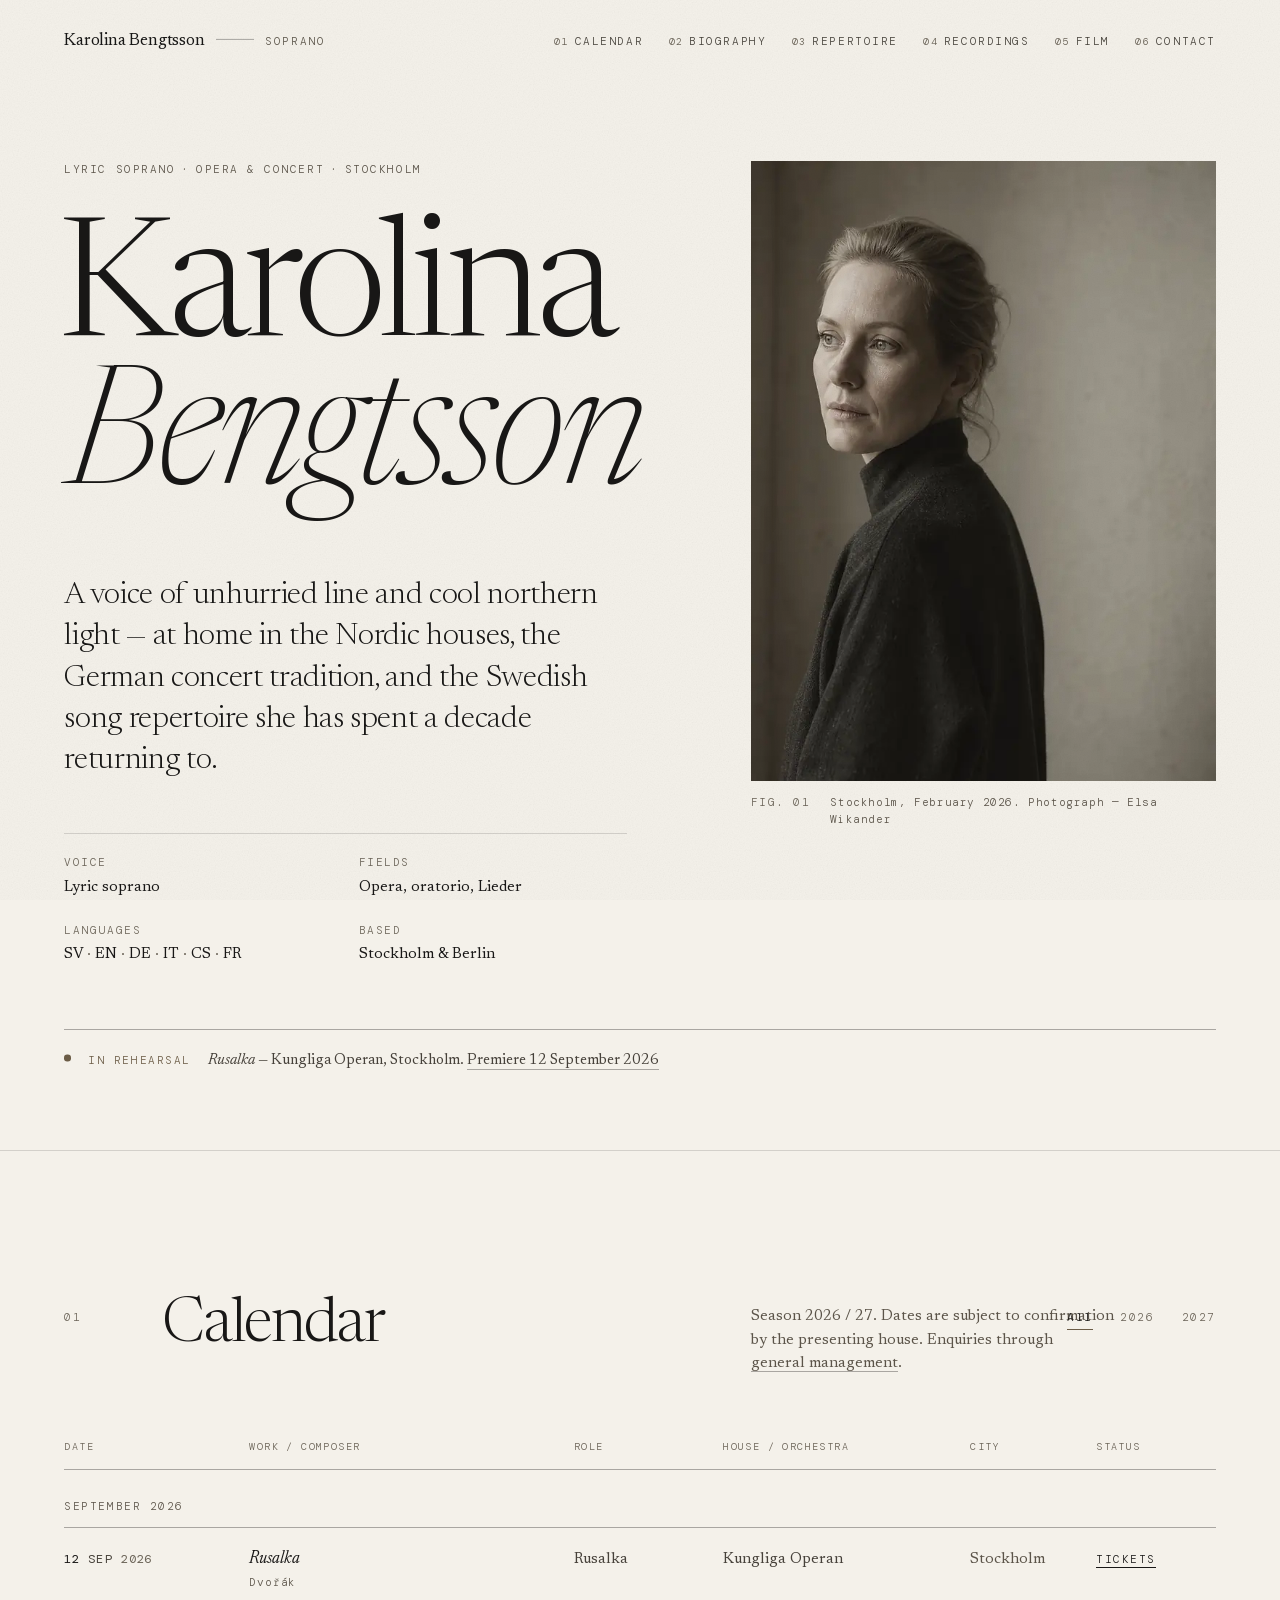
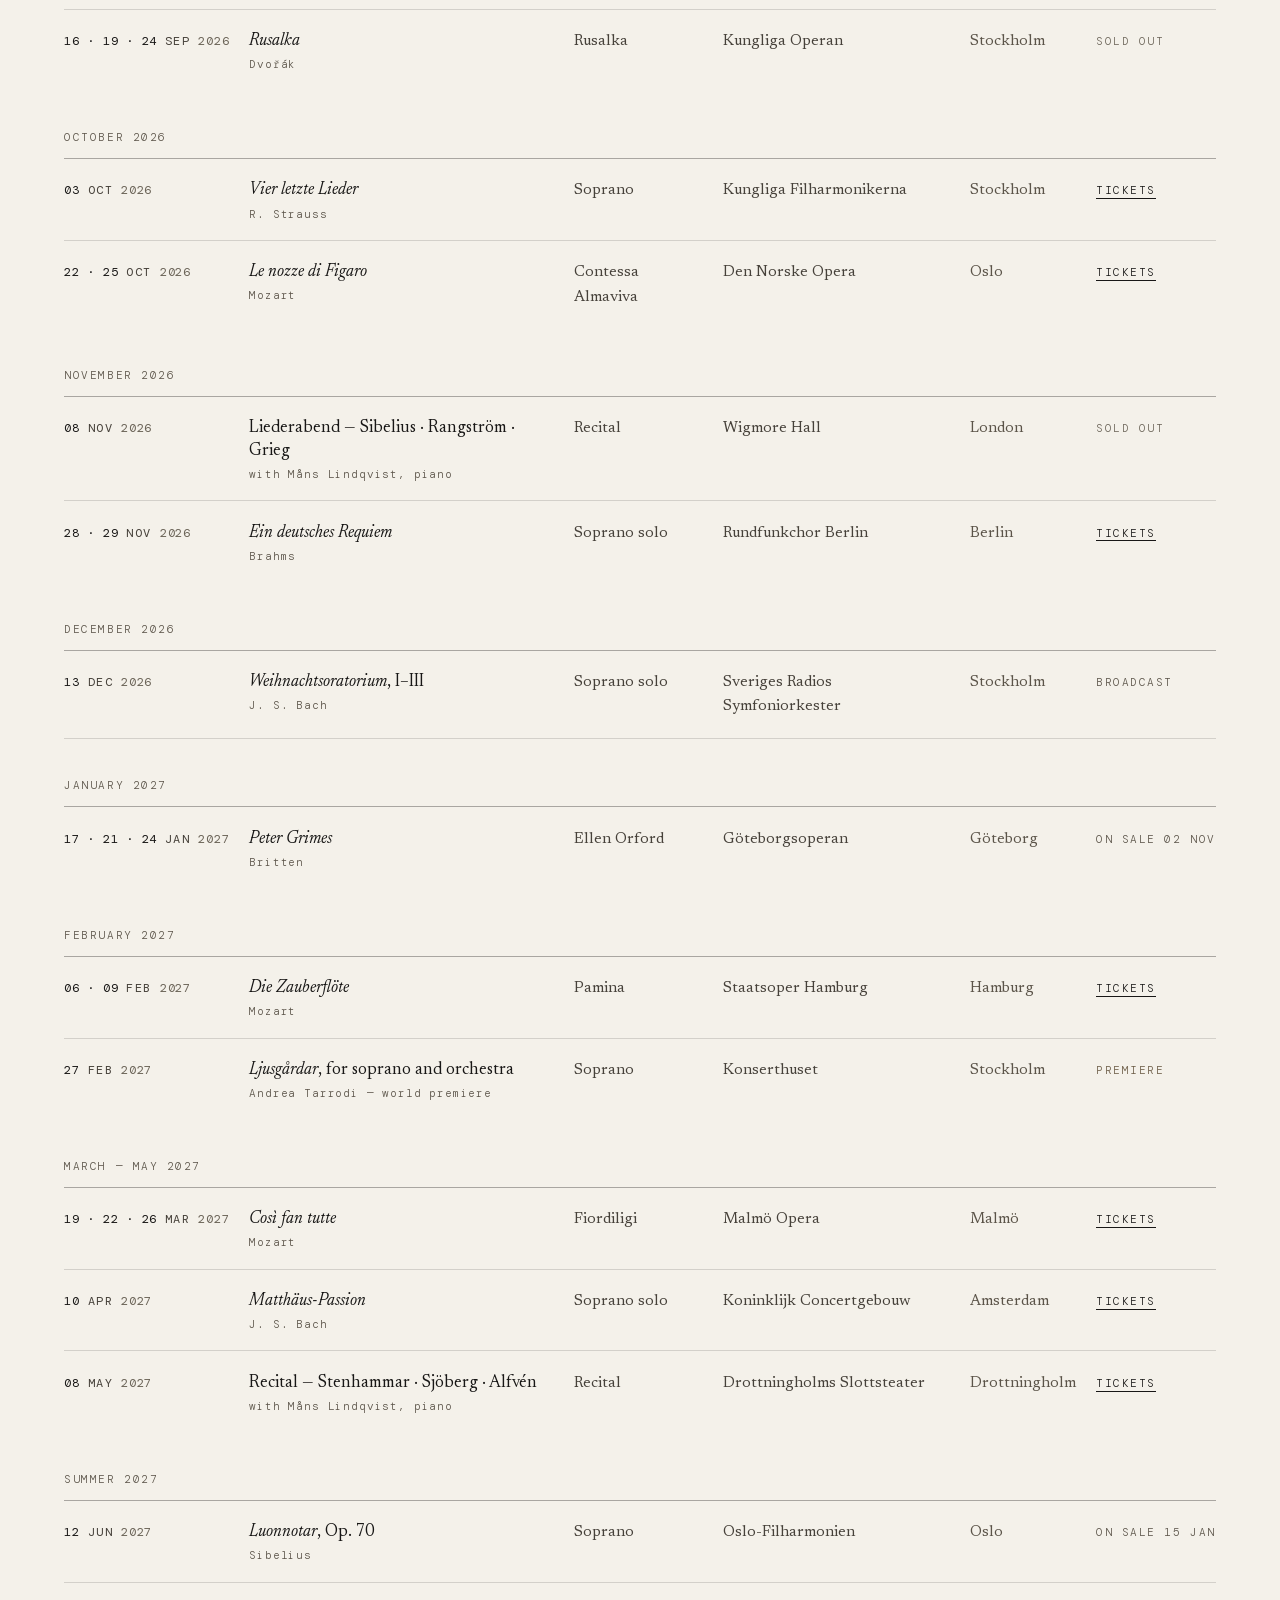
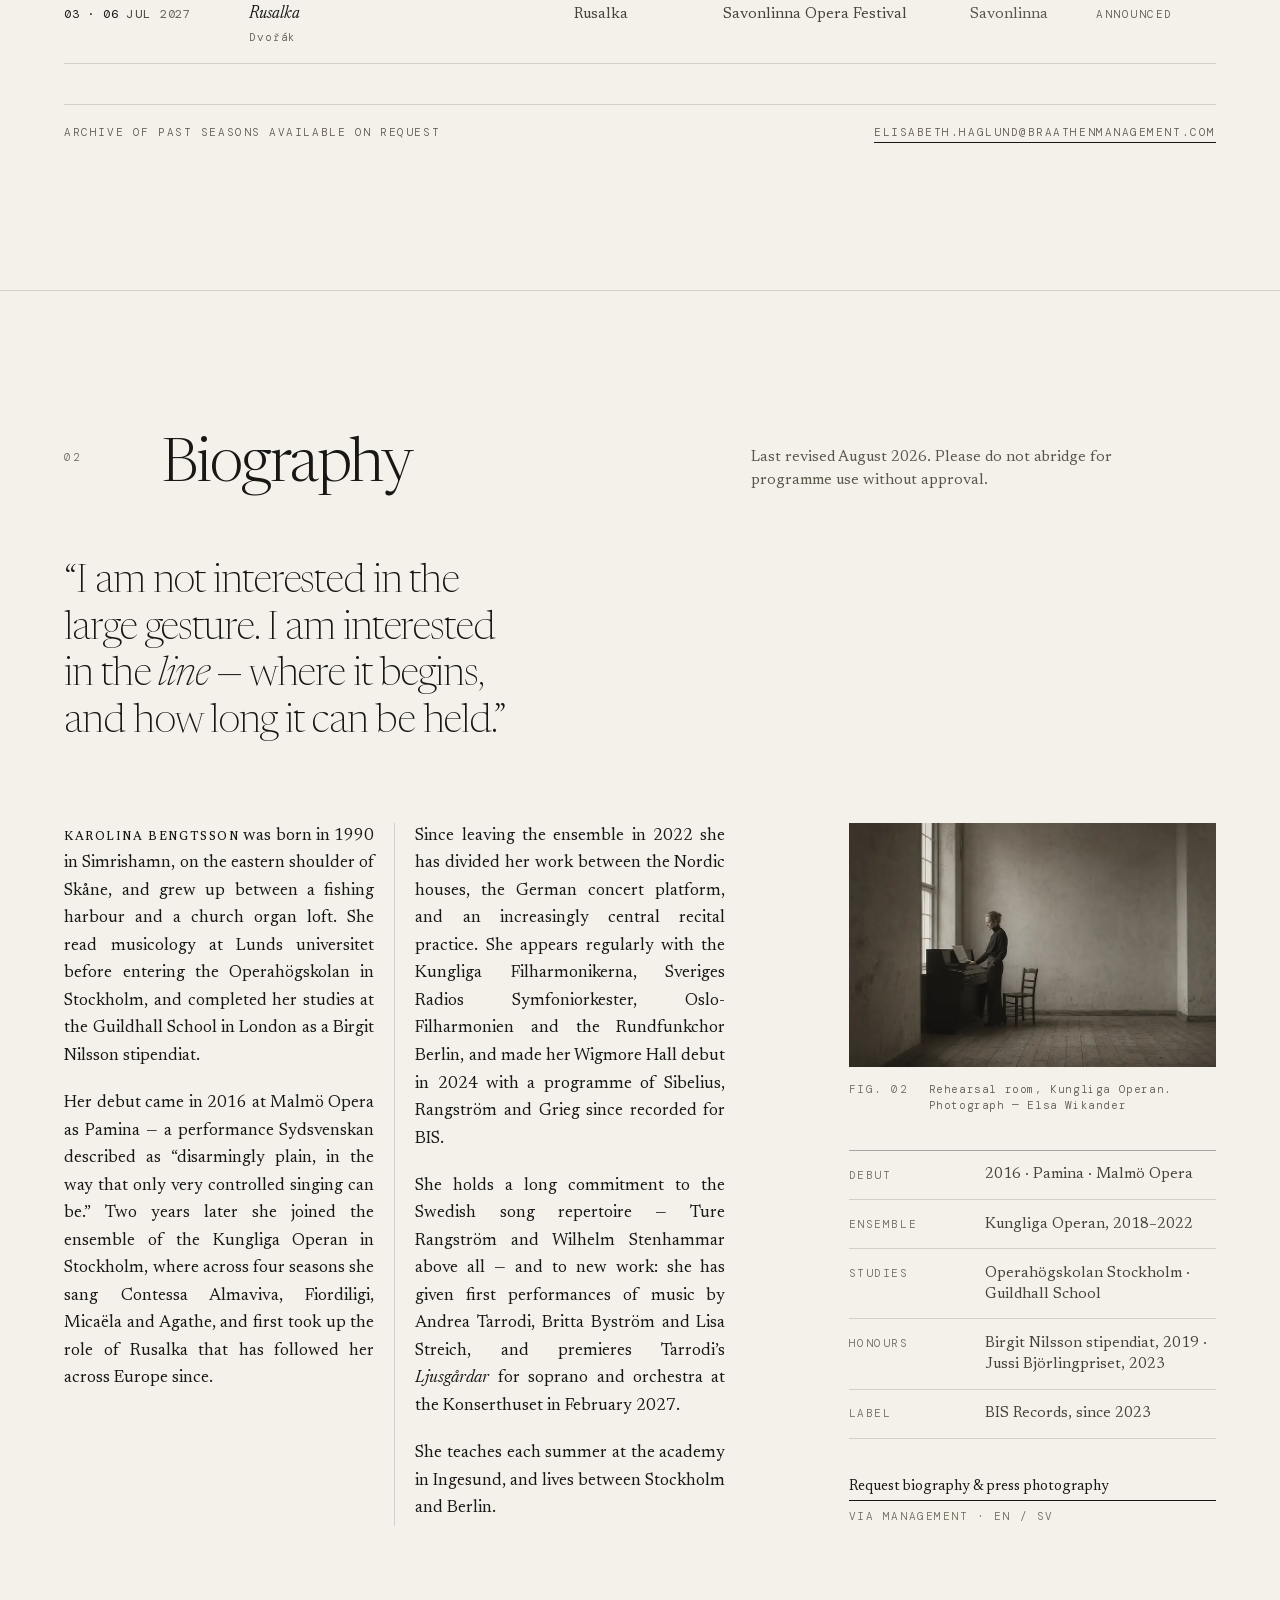
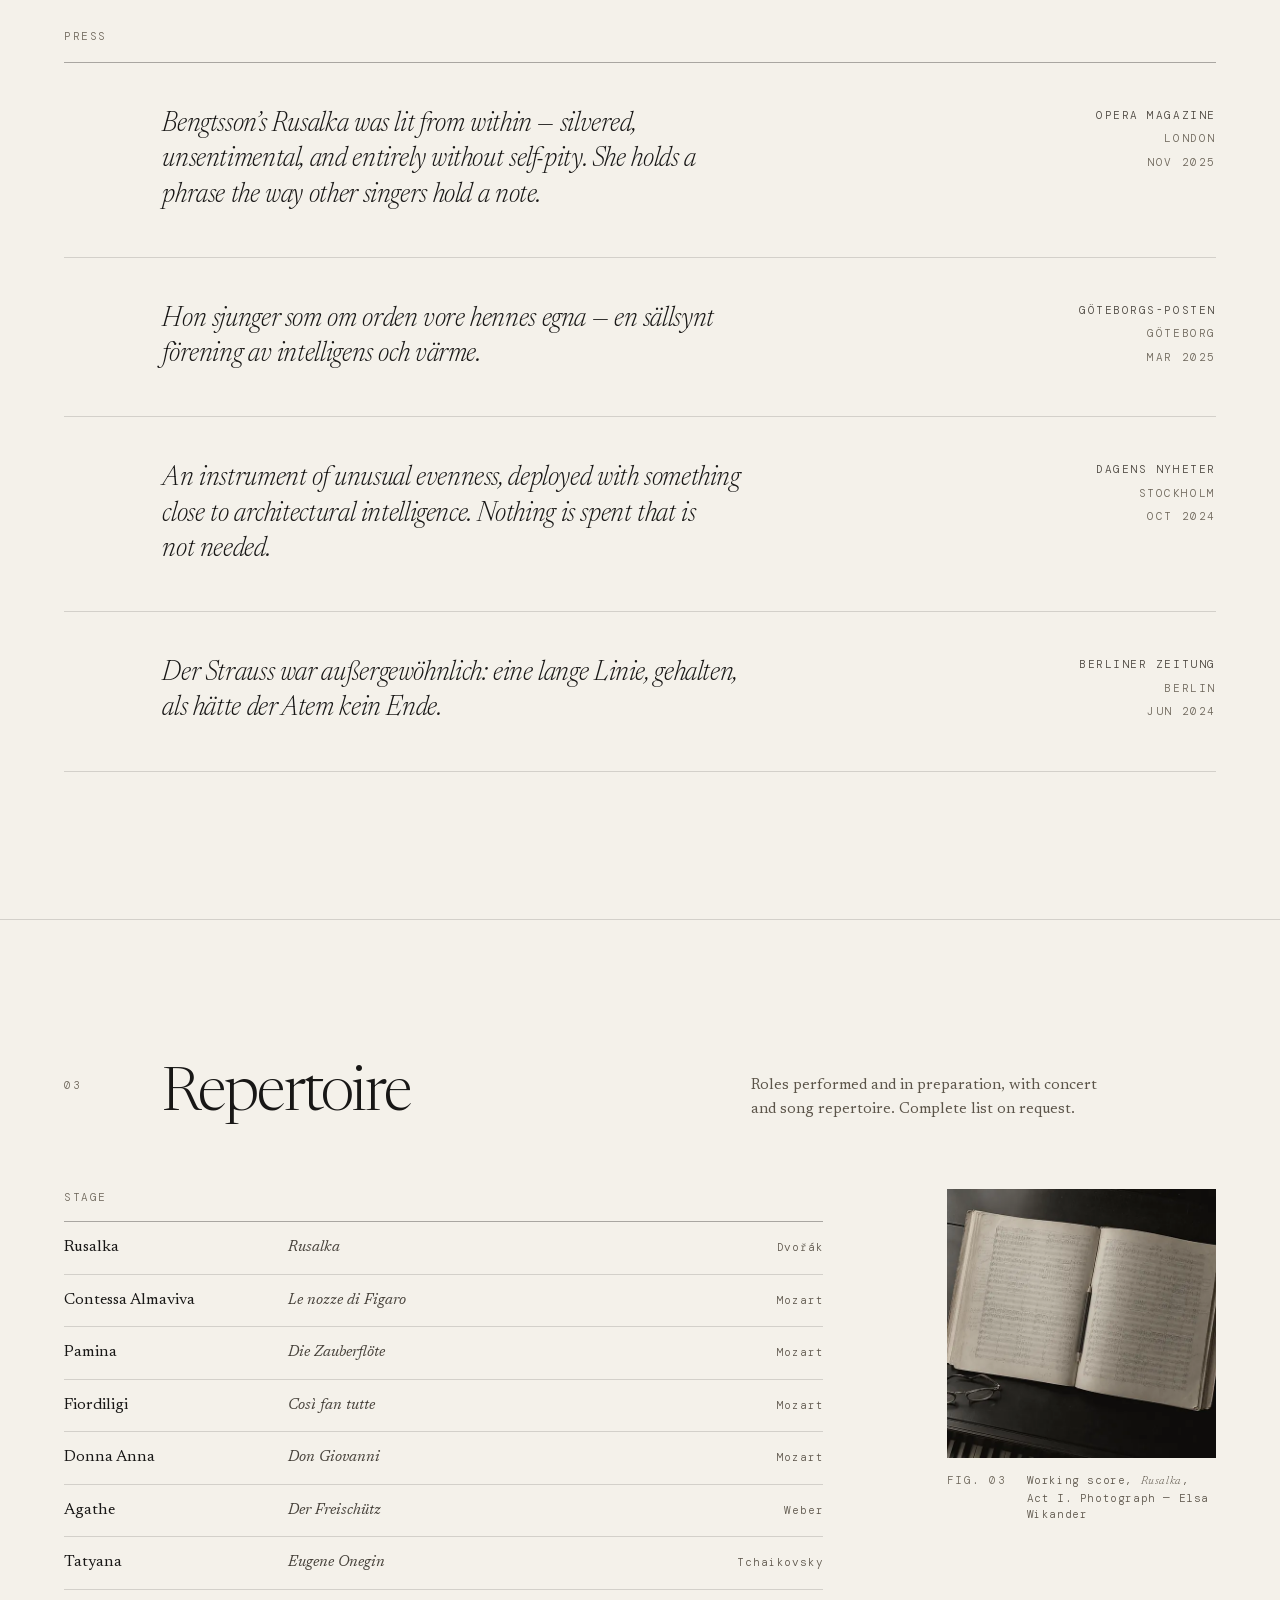
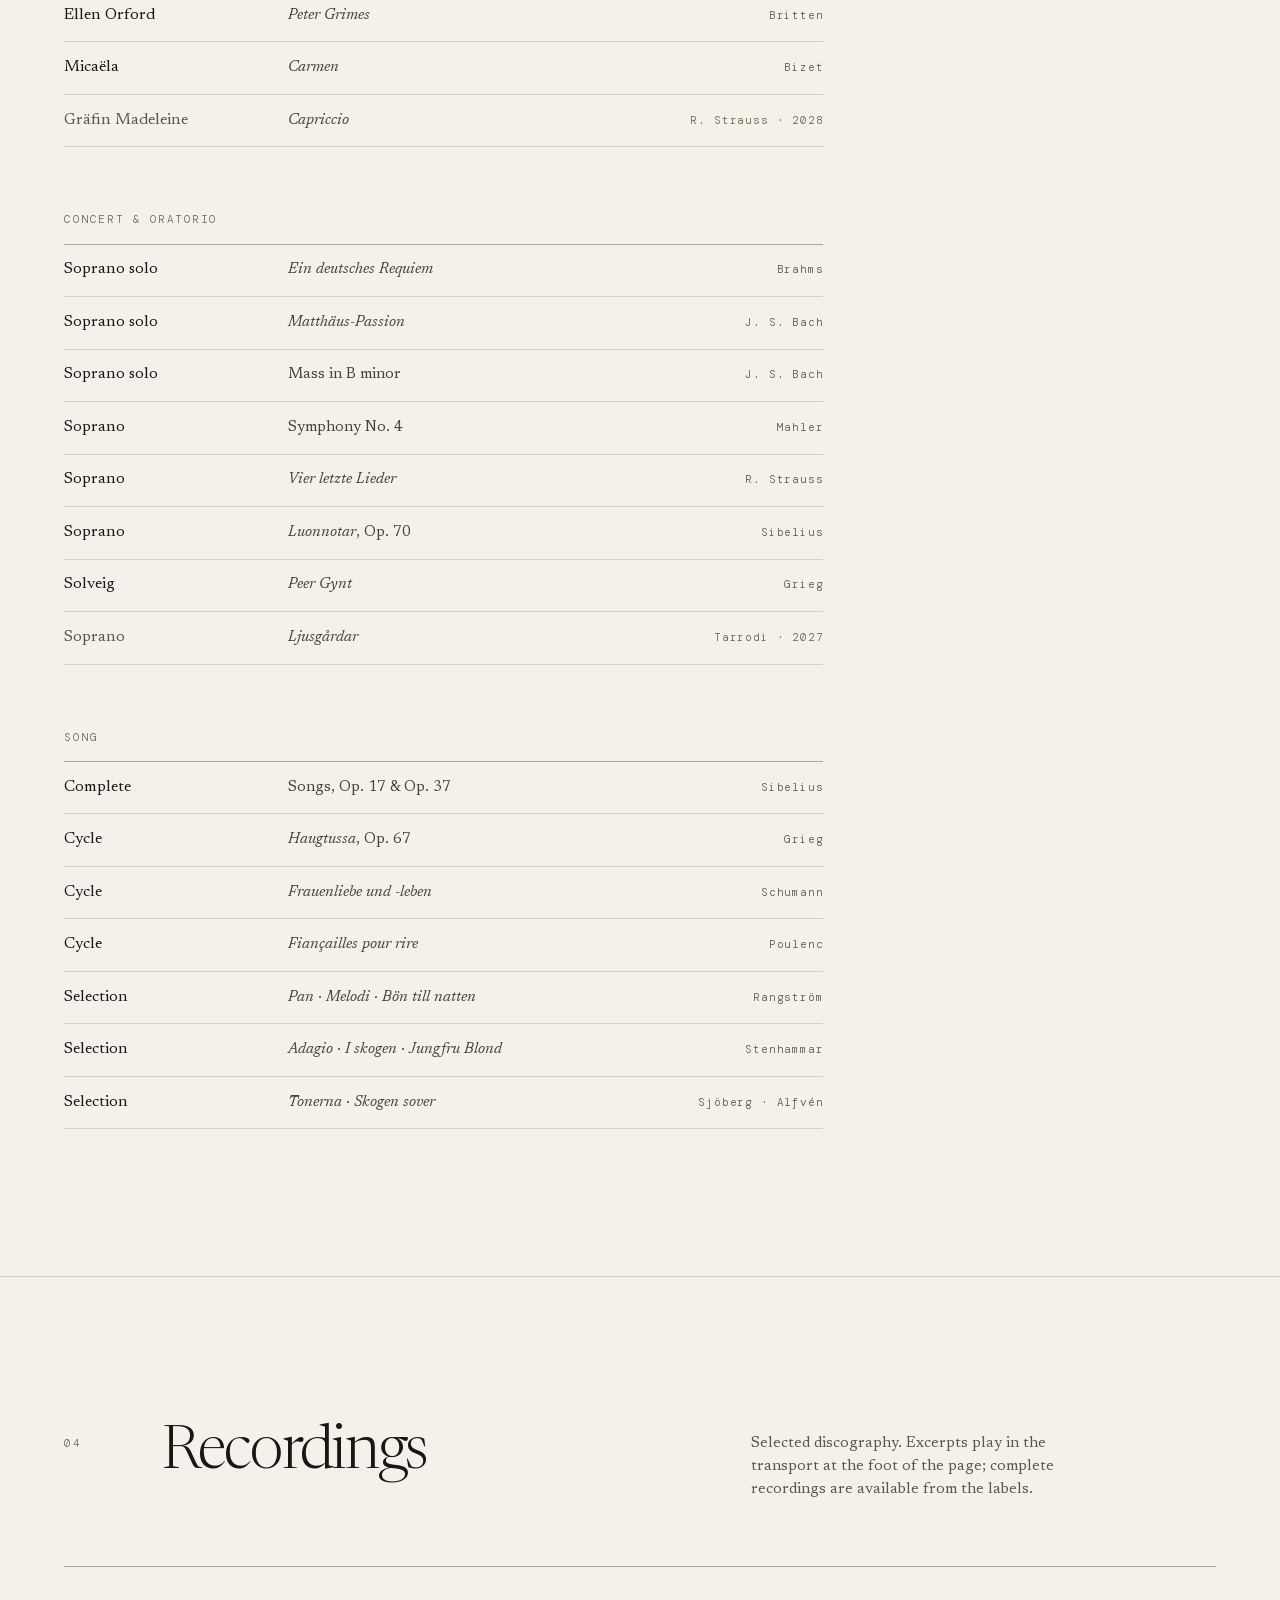
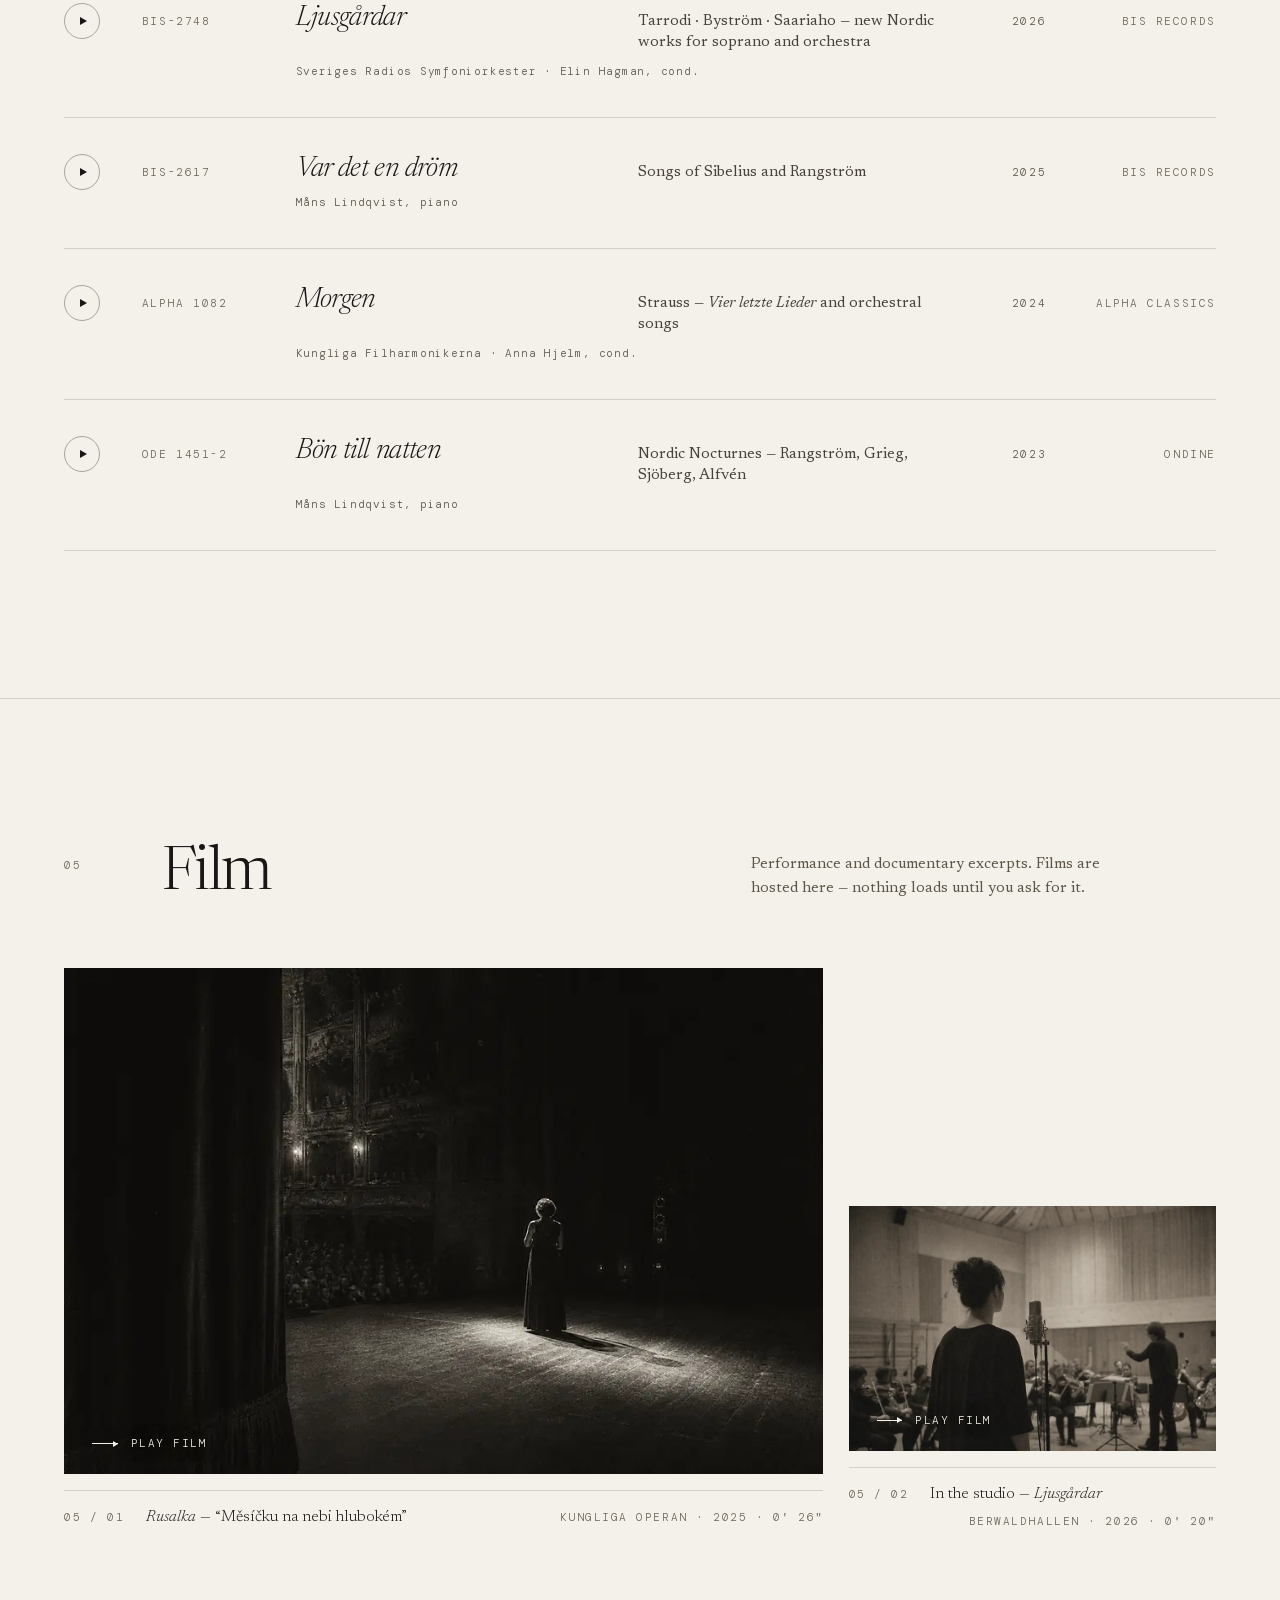
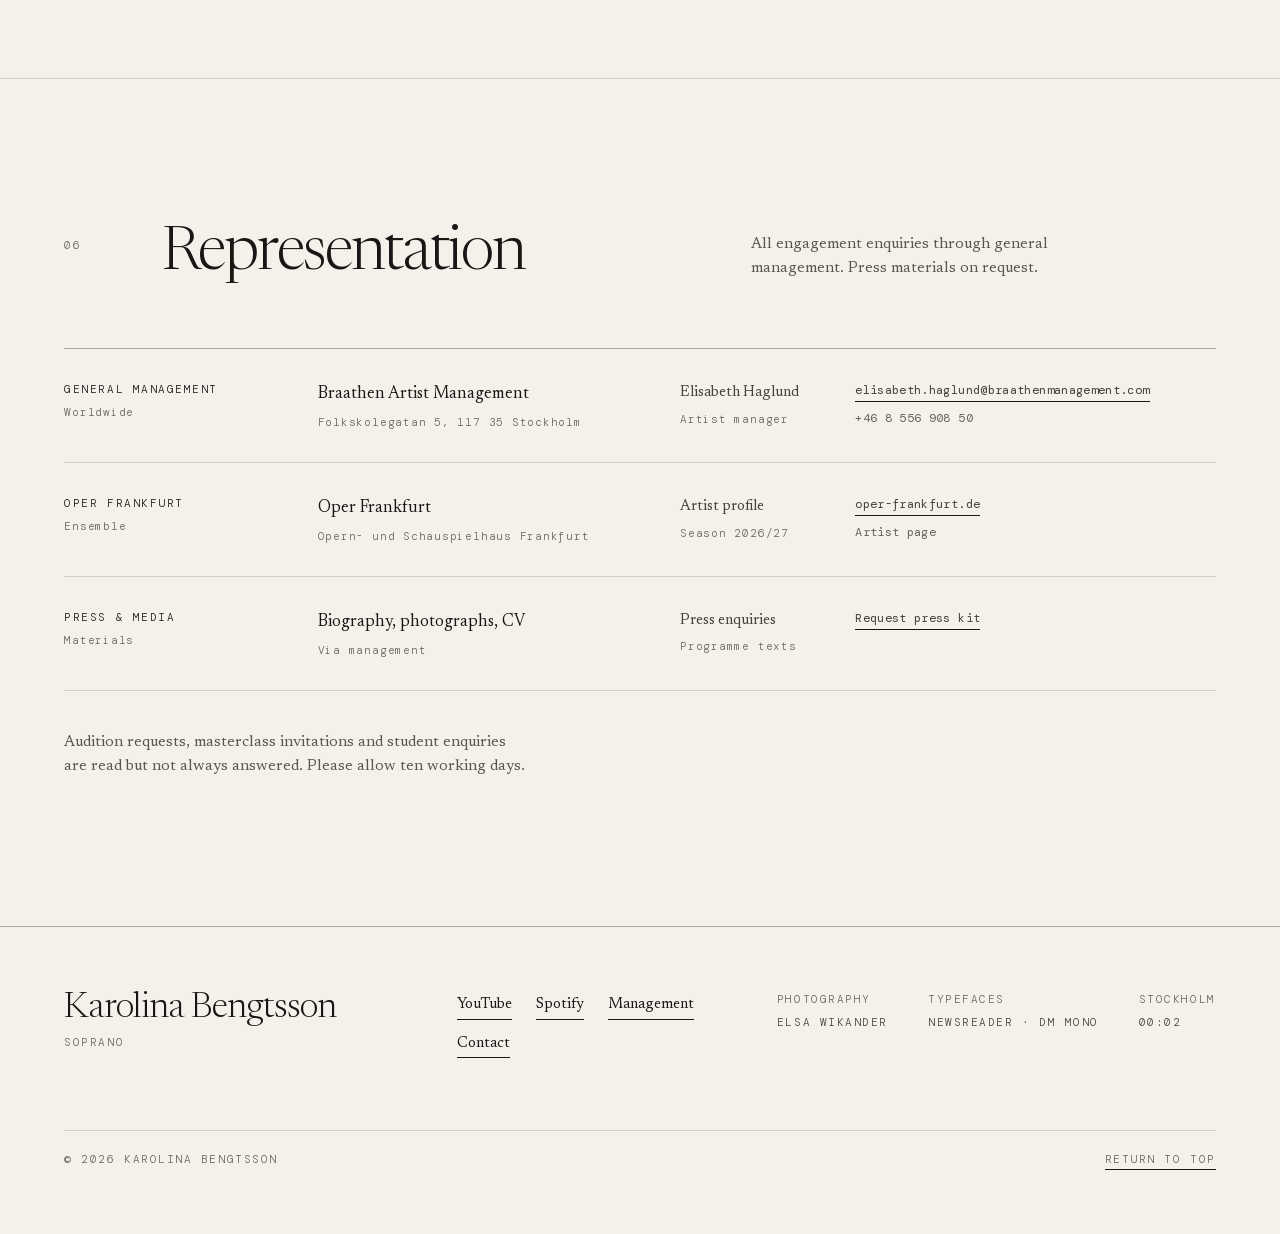
==== commit b9c4ae81: "Publish Opus build to production and fix contact/domain mistakes - Point canonical, OG, and schema U" ====
--- a/builds/opus-69b0/index.html
+++ b/builds/opus-69b0/index.html
@@ -7,12 +7,13 @@
 <meta name="description" content="Swedish lyric soprano Karolina Bengtsson. Opera and concert engagements across the Nordic houses and Europe, recordings, repertoire and representation.">
 <meta name="author" content="Karolina Bengtsson">
 <meta name="theme-color" content="#F4F1EA">
-<link rel="canonical" href="https://karolinabengtsson.se/">
+<link rel="canonical" href="https://karolinabengtsson.com/">
 
 <meta property="og:type" content="profile">
 <meta property="og:title" content="Karolina Bengtsson — Soprano">
 <meta property="og:description" content="Swedish lyric soprano. Opera and concert engagements across the Nordic houses and Europe.">
-<meta property="og:image" content="https://karolinabengtsson.se/assets/img/portrait-primary-1280.jpg">
+<meta property="og:url" content="https://karolinabengtsson.com/">
+<meta property="og:image" content="https://karolinabengtsson.com/assets/img/portrait-primary-1280.jpg">
 <meta property="og:locale" content="en_GB">
 <meta name="twitter:card" content="summary_large_image">
 
@@ -29,8 +30,8 @@
   "name": "Karolina Bengtsson",
   "jobTitle": "Soprano",
   "nationality": "Swedish",
-  "url": "https://karolinabengtsson.se/",
-  "image": "https://karolinabengtsson.se/assets/img/portrait-primary-1280.jpg",
+  "url": "https://karolinabengtsson.com/",
+  "image": "https://karolinabengtsson.com/assets/img/portrait-primary-1280.jpg",
   "address": { "@type": "PostalAddress", "addressLocality": "Stockholm", "addressCountry": "SE" },
   "knowsLanguage": ["sv", "en", "de", "it", "cs", "fr"]
 }
@@ -352,7 +353,7 @@
 
     <p class="section__foot">
       <span>Archive of past seasons available on request</span>
-      <a class="link-underline" href="mailto:press@karolinabengtsson.se">press@karolinabengtsson.se</a>
+      <a class="link-underline" href="mailto:elisabeth.haglund@braathenmanagement.com">elisabeth.haglund@braathenmanagement.com</a>
     </p>
   </section>
 
@@ -435,8 +436,8 @@
         </dl>
 
         <p class="bio__download" data-reveal>
-          <a class="link-underline" href="mailto:press@karolinabengtsson.se?subject=Press%20kit%20request">Request biography &amp; press photography</a>
-          <span class="meta-note">ZIP · 48 MB · EN / SV</span>
+          <a class="link-underline" href="mailto:elisabeth.haglund@braathenmanagement.com?subject=Press%20enquiry%20%E2%80%94%20Karolina%20Bengtsson">Request biography &amp; press photography</a>
+          <span class="meta-note">Via management · EN / SV</span>
         </p>
       </aside>
     </div>
@@ -733,38 +734,28 @@
         <tbody>
           <tr data-reveal>
             <th scope="row">General management<span>Worldwide</span></th>
-            <td class="contact__org">Nordisk Artist Management<span>Birger Jarlsgatan 14, 114 34 Stockholm</span></td>
-            <td class="contact__person">Ingrid Hallberg<span>Director</span></td>
+            <td class="contact__org">Braathen Artist Management<span>Folkskolegatan 5, 117 35 Stockholm</span></td>
+            <td class="contact__person">Elisabeth Haglund<span>Artist manager</span></td>
             <td class="contact__reach">
-              <a class="link-underline" href="mailto:ingrid.hallberg@nordiskartist.se">ingrid.hallberg@nordiskartist.se</a>
-              <a href="tel:+4685550920">+46 8 555 09 20</a>
+              <a class="link-underline" href="mailto:elisabeth.haglund@braathenmanagement.com">elisabeth.haglund@braathenmanagement.com</a>
+              <a href="tel:+46855690850">+46 8 556 908 50</a>
             </td>
           </tr>
           <tr data-reveal>
-            <th scope="row">German-speaking Europe<span>DE · AT · CH</span></th>
-            <td class="contact__org">Artist Management Rheinland<span>Hohenzollernring 62, 50672 Köln</span></td>
-            <td class="contact__person">Matthias Lorenz<span>Associate</span></td>
+            <th scope="row">Oper Frankfurt<span>Ensemble</span></th>
+            <td class="contact__org">Oper Frankfurt<span>Opern- und Schauspielhaus Frankfurt</span></td>
+            <td class="contact__person">Artist profile<span>Season 2026/27</span></td>
             <td class="contact__reach">
-              <a class="link-underline" href="mailto:m.lorenz@am-rheinland.de">m.lorenz@am-rheinland.de</a>
-              <a href="tel:+4922155790">+49 221 55 79 0</a>
+              <a class="link-underline" href="https://www.oper-frankfurt.de/en/ensemble/opera-studio/?detail=1144" target="_blank" rel="noreferrer">oper-frankfurt.de</a>
+              <a href="https://www.braathenmanagement.com/eng/artists/karolina-bengtsson" target="_blank" rel="noreferrer">Artist page</a>
             </td>
           </tr>
           <tr data-reveal>
-            <th scope="row">United Kingdom &amp; Ireland<span>UK · IE</span></th>
-            <td class="contact__org">Marlow &amp; Grey Artists<span>18 Mandeville Place, London W1U 3BE</span></td>
-            <td class="contact__person">Priya Raman<span>Artist manager</span></td>
+            <th scope="row">Press &amp; media<span>Materials</span></th>
+            <td class="contact__org">Biography, photographs, CV<span>Via management</span></td>
+            <td class="contact__person">Press enquiries<span>Programme texts</span></td>
             <td class="contact__reach">
-              <a class="link-underline" href="mailto:priya@marlowgrey.co.uk">priya@marlowgrey.co.uk</a>
-              <a href="tel:+442075803311">+44 20 7580 3311</a>
-            </td>
-          </tr>
-          <tr data-reveal>
-            <th scope="row">Press &amp; media<span>Direct</span></th>
-            <td class="contact__org">Karolina Bengtsson<span>Interviews, photography, programme texts</span></td>
-            <td class="contact__person">Ellen Sandgren<span>Press officer</span></td>
-            <td class="contact__reach">
-              <a class="link-underline" href="mailto:press@karolinabengtsson.se">press@karolinabengtsson.se</a>
-              <a href="mailto:press@karolinabengtsson.se?subject=Press%20kit%20request">Press kit · ZIP 48 MB</a>
+              <a class="link-underline" href="mailto:elisabeth.haglund@braathenmanagement.com?subject=Press%20enquiry%20%E2%80%94%20Karolina%20Bengtsson">Request press kit</a>
             </td>
           </tr>
         </tbody>
@@ -787,10 +778,10 @@
 
     <nav class="colophon__links" aria-label="Elsewhere">
       <ul>
-        <li><a class="link-underline" href="#top">Instagram</a></li>
-        <li><a class="link-underline" href="#top">YouTube</a></li>
-        <li><a class="link-underline" href="#top">Spotify</a></li>
-        <li><a class="link-underline" href="mailto:press@karolinabengtsson.se">Newsletter</a></li>
+        <li><a class="link-underline" href="https://www.youtube.com/@karolinabengtsson6105" target="_blank" rel="noreferrer">YouTube</a></li>
+        <li><a class="link-underline" href="https://open.spotify.com/album/5rzAMl6n2ywCcNQu5QBjhY" target="_blank" rel="noreferrer">Spotify</a></li>
+        <li><a class="link-underline" href="https://www.braathenmanagement.com/eng/artists/karolina-bengtsson" target="_blank" rel="noreferrer">Management</a></li>
+        <li><a class="link-underline" href="mailto:elisabeth.haglund@braathenmanagement.com">Contact</a></li>
       </ul>
     </nav>
 
